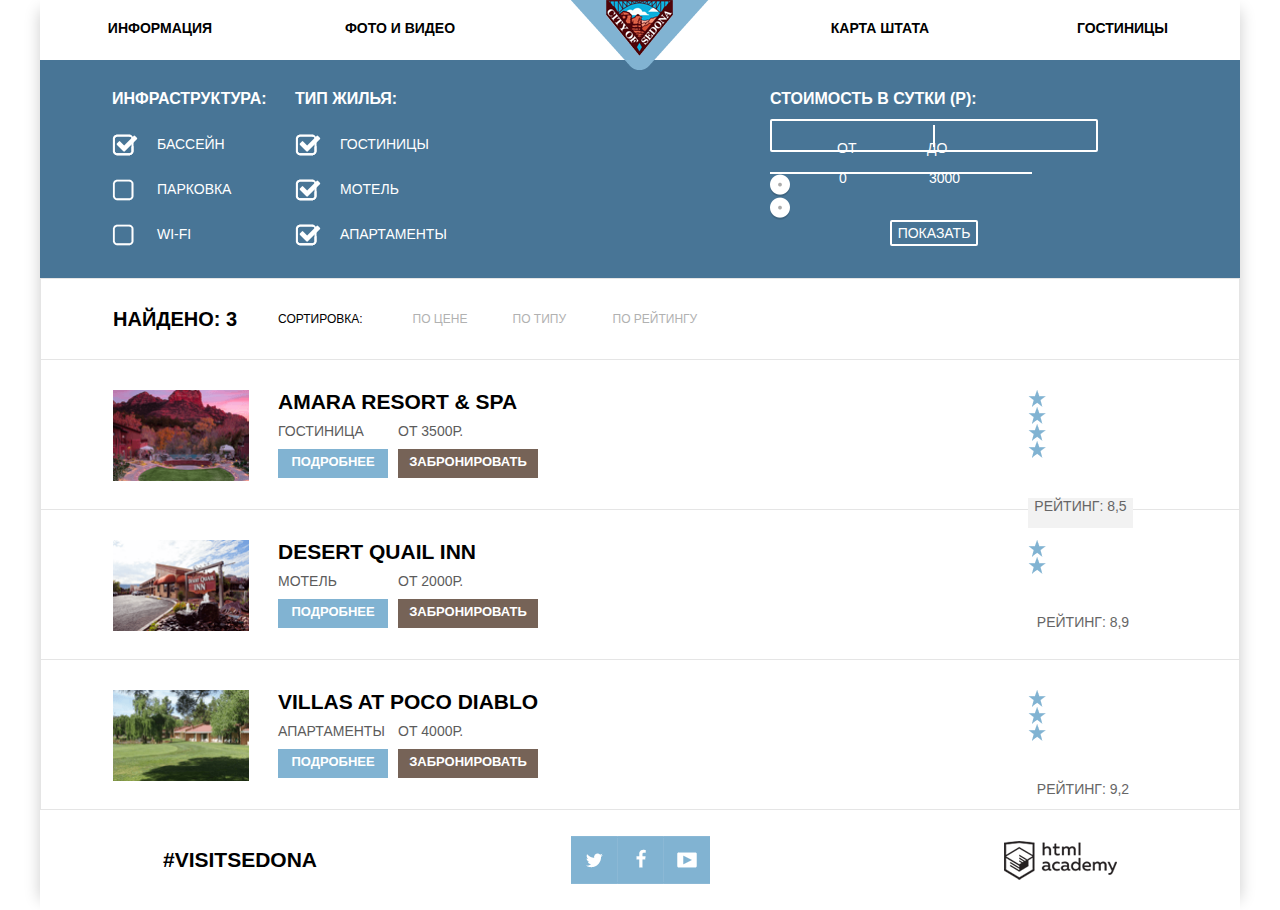
==== hotels.html @ b97ae919 "формы..." ====
<!DOCTYPE html>
<html>
	<head>
			<meta charset="utf-8">
	    <title>Седона</title>
	    <link rel="stylesheet" href="css/normalize.css">
			<link rel="stylesheet" href="css/style.css">
	</head>
	<body>
	  <wrapper>
	    <header class="main-header">
        <nav class="main-nav ">
          <ul class="menu">
            <li><a href="#">Информация</a></li>
            <li><a href="#">Фото и видео</a></li>
            <li><a href="#">Карта штата</a></li>
            <li><a class="menu-active" href="hotels.html">Гостиницы</a></li>
          </ul>
        </nav>
        <div class="logo">
        	<a href="index.html"><img src="img/logo.png" width="138" height="70" alt="Логотип"></a>
      	</div>
	    </header>
	    <main class="content">
		    <section class="set">
					<form class="form-filter" action="#">
						<div class="infra">
				    	<h2>Инфраструктура:</h2>
				    	<div class="set-form">
				    		<input type="checkbox" id="ch1"name="pool" checked>
				    		<label for="ch1">Бассейн</label>
				    	</div>
				    	<div class="set-form">
				    		<input type="checkbox" id="ch2" name="parcking">
				    		<label for="ch2">Парковка</label>
				    	</div>
				    	<div class="set-form">
				    		<input type="checkbox" id="ch3" name="wi-fi">
				    		<label for="ch3">WI-FI</label>
				    	</div>
				    </div>
				    <div class="home-type">
				    	<h2>Тип жилья:</h2>
				    	<div class="set-form">
				    		<input type="checkbox" id="ch4" name="hostel" checked>
				    		<label for="ch4">Гостиницы</label>
				    	</div>
				    	<div class="set-form">
				    		<input type="checkbox" id="ch5" name="motel" checked>
				    		<label for="ch5">Мотель</label>
				    	</div>
				    	<div class="set-form">
				    		<input type="checkbox" id="ch6" name="appartment" checked>
				    		<label for="ch6">Апартаменты</label>
				    	</div>
				    </div>
				    <div class="set-cost">
				    	<h2>Стоимость в сутки (р):</h2>
      				<div class="cost">
	      				<label class="min">от <input type="text" name="min" value="0"></label>
	        			<label class="max">до <input type="text" name="max" value="3000"></label>
      				</div>
      				<div class="cost-change">
      					<div class="change ">
          				<div class="line"></div>
        				</div>
        				<div class="sprite sprite-circle1 sprite-circle2"></div>
        				<div class=" sprite sprite-circle1 sprite-circle2"></div>
      				</div>
      				<button class="set-btn" type="submit">Показать</button>
    				</div>
					</form>
		    </section>
		    <section class="sorting">
		    	<div class="sorting-find">
		    		<h4>Найдено: 3</h4>
		    	</div>
					<div class="sorting-item">
			    	<span>Сортировка:</span>
			    	<ul>
				    	<li><a href="#">По цене</a></li>
							<li><a href="#">По типу</a></li>
							<li><a href="#">По рейтингу</a></li>
		    		</ul>
		    	</div>
		    	<div class="sorting-change">
		    		<span  class="sprite sprite-icon-indicator1"></span>
		    		<span  class="sprite sprite-icon-indicator2"></span>
		    	</div>
		    </section>
			  <section class="hotel">
			    <article class="catalog-hotel">
			    	<div class="catalog-image">
			    		<img src="img/hotel1.jpg" width="136" height="90" alt="Гостиница">
			    	</div>
			    	<div class="catalog">
			    		<h1><a href="#" class="name">Amara resort &amp spa</a></h1>
			    		<div class="catalog-item-hotel">
			    			<span>Гостиница</span>
					    		<a href="#">Подробнее</a>
							</div>
							<div class="catalog-item-cost">
								<span>от 3500р.</span>
								<a href="#">Забронировать</a>
							</div>
						</div>
						<div class="rating">
							<div class="raiting-sprite">
								<span class="sprite sprite-icon-star"></span>
								<span class="sprite sprite-icon-star"></span>
								<span class="sprite sprite-icon-star"></span>
								<span class="sprite sprite-icon-star"></span>
							</div>
							<div class="rating-text">Рейтинг: 8,5</div>
						</div>
			    </article>
			    <article class="catalog-hotel">	
			    	<div class="catalog-image">
			    		<img src="img/hotel2.jpg" width="136" height="90" alt="Мотель">
			    	</div>
			    	<div class="catalog">
			    		<h1><a href="#" class="name">Desert quail inn</a></h1>
					   	<div class="catalog-item-hotel">	
					    	<span>Мотель</span>
					    	<a href="#">Подробнее</a>
							</div>
							<div class="catalog-item-cost">
								<span>от 2000р.</span>
								<a href="#">Забронировать</a>
					    	</form>
							</div>
						</div>
						<div class="rating">
							<div class="raiting-sprite">
								<span class="sprite sprite-icon-star"></span>
								<span class="sprite sprite-icon-star"></span>
							</div>
							<span>Рейтинг: 8,9</span>
						</div>
			    </article>
			    <article class="catalog-hotel">	
			    	<div class="catalog-image">
			    		<img src="img/hotel3.jpg" width="136" height="90" alt="Апартаменты">
			    	</div>
			    	<div class="catalog">
			    		<h1><a href="#" class="name">Villas at poco diablo</a></h1>
			    		<div class="catalog-item-hotel">
					    	<span>Апартаменты</span>
					    	<a href="#">Подробнее</a>
							</div>
							<div class="catalog-item-cost">
								<span>от 4000р.</span>
								<a href="#">Забронировать</a>
							</div>
						</div>	
						<div class="rating">
							<div class="raiting-sprite">
								<span class="sprite sprite-icon-star"></span>
								<span class="sprite sprite-icon-star"></span>
								<span class="sprite sprite-icon-star"></span>
							</div>
							<span>Рейтинг: 9,2</span>
						</div>
			    </article>
			  </section>
			</main>
	  	<footer class="main-footer">
  			<div class="footer-visit">
  				<a href="https://www.instagram.com/explore/tags/visitsedona/" target="blank">#visitsedona</a>
  			</div>
  			<div class="footer-social">
         	<a class="sprite sprite-sprite-tw sprite-sprite-tw-down sprite-sprite-tw-hvr" href="https://twitter.com/sedonaaz" target="blank">twitter</a>
       		<a class="sprite sprite-sprite-fb sprite-sprite-fb-down sprite-sprite-fb-hvr" href="https://www.facebook.com/VisitSedona/" target="blank">facebook</a>
       		<a class="sprite sprite-sprite-yt sprite-sprite-yt-down sprite-sprite-yt-hvr" href="https://www.youtube.com/watch?v=aFddiHCWtM0" target="blank">youtube</a>
      	</div>
        <div class="footer-copyright">
        	<a href="https://htmlacademy.ru" target="blank">WEBSITE BY </a>
          <span class="sprite sprite-ha sprite-ha-down sprite-ha-hvr" >HTML ACADEMY</span>
        </div>
	    </footer>
	  </wrapper>
	</body>
</html>
---- css/style.css ----
*{
	-webkit-box-sizing: border-box;
			-moz-box-sizing: border-box;
						box-sizing: border-box;
}
@font-face {
	font-family: "PT Sans";
	src: url("../fonts/PT_Sans-Web-Regular.ttf") format("ttf"),
	url("../fonts/PT_Sans-Web-Bold.ttf") format("ttf");
}
a {
	text-decoration: none;
}
img {
	max-width:100%;
	height:auto;
}
h2 {
	color: #000000;

	font-size: 16px;
	font-weight: bold;
	line-height: 21px;
}
h3 {
	color: #000000;

	font-size: 21px;
	font-weight: bold;
	line-height: 26px;
}
li {
	margin-left: 0;
	padding-left: 0;
	list-style-type: none;
}
body {
	width: 100%;
	font-family: "PT Sans", sans-serif;
	padding: 0 35px;
}
header{
	position: relative;
}
.sprite {
	background-image: url(../img/icon/sprite.png);
	background-repeat: no-repeat;
	display: block;
}
.sprite-check1 {
	width: 22px;
	height: 22px;
	background-position: -7px -7px;
}
.sprite-check1-dis {
	width: 22px;
	height: 22px;
	background-position: -43px -7px;
}
.sprite-check2 {
	width: 26px;
	height: 22px;
	background-position: -79px -7px;
}
.sprite-check2-dis {
	width: 26px;
	height: 22px;
	background-position: -119px -7px;
}
.sprite-circle1 {
	width: 20px;
	height: 23px;
	background-position: -159px -7px;
}
.sprite-circle2 {
	width: 20px;
	height: 23px;
	background-position: -193px -7px;
}
.sprite-circuit {
	width: 224px;
	height: 36px;
	background-position: -7px -44px;
}
.sprite-ha {
	width: 113px;
	height: 39px;
	background-position: -7px -94px;
}
.sprite-ha-down {
	width: 113px;
	height: 39px;
	background-position: -134px -94px;
}
.sprite-ha-hvr {
	width: 113px;
	height: 39px;
	background-position: -7px -147px;
}
.sprite-icon-burger {
	width: 74px;
	height: 70px;
	background-position: -245px -7px;
}
.sprite-icon-calendar {
	width: 21px;
	height: 22px;
	background-position: -261px -91px;
}
.sprite-icon-calendar-down {
	width: 21px;
	height: 22px;
	background-position: -296px -91px;
}
.sprite-icon-calendar-hvr {
	width: 21px;
	height: 22px;
	background-position: -261px -127px;
}
.sprite-icon-gift {
	width: 64px;
	height: 76px;
	background-position: -134px -147px;
}
.sprite-icon-house {
	width: 75px;
	height: 72px;
	background-position: -212px -163px;
}
.sprite-icon-indicator1down {
	width: 11px;
	height: 10px;
	background-position: -296px -127px;
}
.sprite-icon-indicator1gr {
	width: 11px;
	height: 10px;
	background-position: -301px -151px;
}
.sprite-icon-indicator1hvr {
	width: 11px;
	height: 10px;
	background-position: -301px -175px;
}
.sprite-icon-indicator2down {
	width: 11px;
	height: 10px;
	background-position: -301px -199px;
}
.sprite-icon-indicator2gr {
	width: 11px;
	height: 10px;
	background-position: -7px -223px;
}
.sprite-icon-indicator2hvr {
	width: 11px;
	height: 10px;
	background-position: -32px -223px;
}
.sprite-icon-star {
	width: 18px;
	height: 17px;
	background-position: -57px -223px;
}
.sprite-minus {
	width: 12px;
	height: 3px;
	background-position: -89px -223px;
}
.sprite-minus-down {
	width: 12px;
	height: 3px;
	background-position: -301px -223px;
}
.sprite-minus-hvr {
	width: 12px;
	height: 3px;
	background-position: -89px -240px;
}
.sprite-plus {
	width: 11px;
	height: 11px;
	background-position: -115px -240px;
}
.sprite-plus-down {
	width: 11px;
	height: 11px;
	background-position: -140px -240px;
}
.sprite-plus-hvr {
	width: 11px;
	height: 11px;
	background-position: -165px -240px;
}
.sprite-sprite-fb {
	width: 47px;
	height: 48px;
	background-position: -190px -249px;
}
.sprite-sprite-fb-down {
	width: 47px;
	height: 48px;
	background-position: -251px -249px;
}
.sprite-sprite-fb-hvr {
	width: 47px;
	height: 48px;
	background-position: -333px -7px;
}
.sprite-sprite-tw {
	width: 46px;
	height: 48px;
	background-position: -333px -69px;
}
.sprite-sprite-tw-down {
	width: 46px;
	height: 48px;
	background-position: -326px -131px;
}
.sprite-sprite-tw-hvr {
	width: 46px;
	height: 48px;
	background-position: -327px -193px;
}
.sprite-sprite-yt {
	width: 46px;
	height: 48px;
	background-position: -7px -255px;
}
.sprite-sprite-yt-down {
	width: 46px;
	height: 48px;
	background-position: -312px -255px;
}
.sprite-sprite-yt-hvr {
	width: 46px;
	height: 48px;
	background-position: -7px -317px;
}
wrapper {
	display: block;
	width: 1200px;
	margin: 0 auto;
	align-items: center;
	box-shadow:
		10px 0 15px -10px rgba(0, 0, 0, 0.2),
		-10px 0 15px -10px rgba(0, 0, 0, 0.2);
}
.main-nav{
	width: 1200px;
	height: 60px;
	background-color: #fff;
}
.main-nav ul{
	display: flex;
	font-size: 14px;
	line-height: 30px;
	justify-content: flex-start;
	text-transform: uppercase;
	font-weight: bold;
	text-align: center;
	list-style-type: none;
	margin-top: 0;
}
.menu {
	display: flex;
	flex-direction: row;
	margin: 0;
	padding: 0;
	text-align: center;
	background-color: #ffffff;
}
.menu li {
	box-sizing: border-box;
	width: 240px;
	padding-top: 15px;
	padding-bottom: 15px;
	font-size: 14px;
	font-weight: bold;
	line-height: 26px;
}
.menu li:nth-child(4n) {
	padding-right: 72px;
	text-align: right;
}
.menu li:nth-child(2){
	margin-right:240px;
}
.menu li:nth-child(6){
	margin-right:240px;
}
.menu li:nth-child(10){
	margin-right:240px;
}
.menu a {
	color: #000000;
}
.menu a:hover {
	color: #81b3d2;
}
.menu a:active {
	opacity: 0.3;
	color: #000000;
}
.menu-active a {
	color: #766357;
}
.menu-active a:hover {
	color: #604e43;
}
.menu-active a:active {
	opacity: 0.3;
	color: #766357;
}
.logo{
	position: absolute;
	top: 0;
	left: 50%;
	transform: translateX(-50%);
	margin: 0 auto;
	line-height: 0;
	font-size: 0;
}
.background{
	background-image: url(../img/background.jpg);
	width: 1200px;
	height: 510px;
}
.on-background{
	display: flex;
	align-items: center;
	justify-content: center;
	padding-top: 75px;
	margin-bottom: 28px;
}
.after-background{
	display: flex;
	align-items: flex-end;
	justify-content: flex-end;
}
.review{
	display: flex;
	flex-direction: column;
	text-align: center;
	width: 550px;
	min-height: 100px;
	margin: 20px auto;
	padding: 20px;
	text-transform: uppercase;
	line-height: 1.5;
}
.review h2{
	font-size: 21px;
	line-height: 26px;
}
.review p{
	color: #333333;
	font-size: 14px;
	line-height: 26px;
}
.features{
	display: flex;
	align-items: flex-start;
}
.features-item{
	display: flex;
	text-align: center;
	align-items: center;
	flex-direction: column;
	width: 400px;
	min-height: 256px;
	background-color: #81b3d2;
	padding-top: 32px;
	text-transform: uppercase;
	line-height: 21px;
}
.features-item span{
	color: #fff;
	font-size: 14px;
	padding: 8px;
}
.features-item p{
	color: #fff;
	font-size: 14px;
}
.features-blue h2{
	color: #fff;
	font-size: 21px;
	line-height: 21px;
}
.features-gray{
	background-color: #eee;
}
.features-gray h2{
	font-size: 21px;
	font-weight: bold;
	line-height: 21px;
	color: #000;
}
.features-gray span{
	color: #333333;
}
.features-gray p{
	color: #333333;
}
.features-image{
	display: flex;
	width: 800px;
}
.promo{
	display: flex;
	align-items: flex-start;
	height: 330px;
}
.promo-item{
	display: flex;
	justify-content: center;
	align-items: center;
	text-align: center;
	width: 400px;
	flex-direction: column;
	padding: 20px 20px;
	text-transform: uppercase;
	margin-top: 40px;
	line-height: 1.5;
	font-weight: bold;
}
.promo-item h2{
	font-size: 21px;
	line-height: 1;
	padding-top: 15px; 
}
.promo-item p{
	font-weight: normal;
	font-size: 14px;
	color: #333333;
	margin-top: 5px;
}
.sprite-icon-burger {
	width: 74px;
	height: 70px;
	background-position: -245px -7px;
}
.sprite-icon-gift {
	width: 64px;
	height: 76px;
	background-position: -134px -147px;
}
.sprite-icon-house {
	width: 75px;
	height: 72px;
	background-position: -212px -163px;
}
.choose-hotel{
	display: flex;
	justify-content: space-around;
	align-items: center;
	text-align: center;
	flex-direction: column;
	text-transform: uppercase;
	text-align: center;
	width: 568px;
	margin: auto;
}
.choose-hotel a{
	display: flex;
	text-align: center;
	align-items: center;
	justify-content: center;
	width: 568px;
	height: 85px;
	margin: 30px auto;
	background-color: #766357;
	color: #ffffff;
	font-size: 21px;
	font-weight: bold;
	line-height: 26px;
	text-transform: uppercase;
}
.choose-hotel h3{
	font-size: 30px;
	font-weight: bold;
	line-height: 24px;
	margin-bottom: 0px;
	padding-top: 27px;
	padding-bottom: 15px;
}
.choose-hotel p{
	padding-bottom: 33px;
	line-height: 24px;
	font-size: 14px;
	color: #333333;
	line-height: 24px;
}
/* Переделывать форму полностью
.form{
	margin: 55px;
}
.form-label{
	display: flex;
	width: 115px;
	font-size: 14px;
	line-height: 41px;
	align-items: center;
	justify-content: center;
}
.form-input{
	display: flex;
	align-items: center;
	justify-content: center;	
}
*/

.main-footer{
	display: flex;
	justify-content: flex-start;
	align-items: center;
	height: 100px;
	text-align: center;
	text-transform: uppercase;
}
.map{
	position: relative;
	height: 593px;
	width: 100%;
}
.footer-visit{
	display: flex;
	justify-content: center;
	align-items: center;
	margin: 0 auto;
	width: 400px;
}
.footer-social{
	display: flex;
	justify-content: center;
	align-items: center;
	width: 400px;
	margin: 0 auto;
	font-size: 0;
}
.footer-copyright{
	display: flex;
	justify-content: center;
	align-items: center;
	margin: 0 auto;
	width: 400px;
	font-size: 0;
}
.footer-copyright a{
	padding-right: 40px;
}
.footer-visit a{
	color: #000;
	font-weight: bold;
	font-size: 21px;
}
.footer-copyright a{
	color: #000;
}
.sprite-ha {
	width: 113px;
	height: 39px;
	background-position: -7px -94px;
}
.sprite-ha-down:active {
	width: 113px;
	height: 39px;
	background-position: -134px -94px;
}
.sprite-ha-hvr:hover {
	width: 113px;
	height: 39px;
	background-position: -7px -147px;
}
.sprite-sprite-fb {
	width: 47px;
	height: 48px;
	background-position: -190px -249px;
}
.sprite-sprite-fb-down:active {
	width: 47px;
	height: 48px;
	background-position: -251px -249px;
}
.sprite-sprite-fb-hvr:hover {
	width: 47px;
	height: 48px;
	background-position: -333px -7px;
}
.sprite-sprite-tw {
	width: 46px;
	height: 48px;
	background-position: -333px -69px;
}
.sprite-sprite-tw-down:active {
	width: 46px;
	height: 48px;
	background-position: -326px -131px;
}
.sprite-sprite-tw-hvr:hover {
	width: 46px;
	height: 48px;
	background-position: -327px -193px;
}
.sprite-sprite-yt {
	width: 46px;
	height: 48px;
	background-position: -7px -255px;
}
.sprite-sprite-yt-down:active {
	width: 46px;
	height: 48px;
	background-position: -312px -255px;
}
.sprite-sprite-yt-hvr:hover {
	width: 46px;
	height: 48px;
	background-position: -7px -317px;
}
.form-filter {
	display: flex;
	color: #ffffff;
	background-color: #487596;
	background-image: url(../img/background2.jpg);
	padding-top: 15px;
	padding-bottom: 9px;
}
.form-filter h2 {
	font-size: 16px;
	font-weight: bold;
	line-height: 21px;
	text-transform: uppercase;
	color: #ffffff;
	margin-bottom: 25px;
}
.infra {
	display: flex;
	color: #ffffff;
	flex-direction: column;
	text-transform: uppercase;
	padding-left: 72px;
	width: 255px;
	font-size: 14px;
	line-height: 21px;
}
.set-form {
	display: flex;
	align-self: baseline;
}
.home-type {
	display: flex;
	flex-direction: column;
	width: 475px;
	text-transform: uppercase;
	font-size: 14px;
	line-height: 21px;
}
input[type="checkbox"]{
	display: none;
}
input[type="checkbox"]+label{
	display: block;
	margin-bottom: 25px;
	line-height: 20px;
	padding-left: 45px;
	position: relative;
	cursor: pointer;
}
input[type="checkbox"]+label::before{
	content: "";
	background-image: url(../img/icon/sprite.png);
  background-repeat: no-repeat;
  width: 22px;
	height: 22px;
	background-position: -7px -7px;
	position: absolute;
	top: 0;
	left: 0;
}
input[type="checkbox"]:checked+label::after{
	content: "";
	background-image: url(../img/icon/sprite.png);
  background-repeat: no-repeat;
  width: 26px;
	height: 22px;
	background-position: -79px -7px;
	position: absolute;
	top: 0;
	left: 0;
}
input[type="checkbox"]:disabled + label:before {
	content: "";
	background-image: url(../img/icon/sprite.png);
  background-repeat: no-repeat;
	width: 22px;
	height: 22px;
	background-position: -43px -7px;
	position: absolute;
	top: 0;
	left: 0;
}
input[type="checkbox"]:disabled:checked + label:after {
	content: "";
	background-image: url(../img/icon/sprite.png);
  background-repeat: no-repeat;
	width: 26px;
	height: 22px;
	background-position: -119px -7px;
	position: absolute;
	top: 0;
	left: 0;
}
.set-cost {
  width: 328px;
  text-transform: uppercase;
  color: #ffffff;
}
.set-cost h2{
  font-size: 16px;
  line-height: 21px;
  margin-bottom: 10px;
}
.cost{
	width: 328px;
	padding-top: 12px;
	color: #ffffff;
  text-transform: uppercase;
}
.cost {
  position: relative;
  height: 33px;
  margin-bottom: 20px;
  border: 2px solid #ffffff;
  border-radius: 2px;
	font-size: 0; 
}
.cost::after {
	content: "";
  position: absolute;
	top: 50%;
  left: 50%;
  width: 2px;
  height: 22px;
  transform: translate(-50%, -50%);
  background: #ffffff;
}
.cost label {
  display: inline-block;
  vertical-align: top;
  font-size: 14px;
  line-height: 30px;
  cursor: pointer;
}
.cost .min,
.cost .max {
  width: 90px;
  padding-left: 65px;
}
.cost input {
  width: 50px;
  height: 33px;
  margin: 0;
  padding-bottom: 15px;
  color: #ffffff;
  border: none;
  outline: none;
  background: none;
}
.cost .change-line {
  height: 2px;
  background: rgba(255, 255, 255, 0.4);
}
.line {
  width: 80%;
  height: 2px;
  background: #ffffff;
}
.sprite-circle1 {
	width: 20px;
	height: 23px;
	background-position: -159px -7px;
	left: 0;
}
.sprite-circle2:hover {
	width: 20px;
	height: 23px;
	background-position: -193px -7px;
	left: 75%;
}
.set-btn {
  display: block;
  margin: 0 auto;
  text-align: center;
  cursor: pointer;
  text-transform: uppercase;
  color: #ffffff;
  font-size: 14px;
  line-height: 20px;
  border: 2px solid #ffffff;
  border-radius: 2px;
  outline: none;
  background: transparent;
}
.set-btn:hover {
  color: #000000;
  background: #ffffff;
}
.sorting{
	display: flex;
	justify-content: flex-start;
	align-items: center;
	text-transform: uppercase;
	font-weight: bold;
	height: 82px;
	border: 1px #e5e5e5 solid;
}
.sorting-find{
	display: flex;
	justify-content: flex-start;
	align-items: center;
	width: 165px;
	margin-left: 72px;
	text-align: center;
	font-size: 20px;
	font-weight: bold;
}
.sorting-item{
	display: flex;
	justify-content: flex-start;
	align-items: center;
	width: 781px;
	text-align: center;
	font-size: 12px;
	font-weight: normal;
}
.sorting-item a:hover{
	color: #81b3d2;
}
.sorting-item a:active{
	color: #000000;
}
.sorting-item span{
	padding-right: 10px;
}
.sorting-item ul{
	display: flex;
	justify-content: flex-start;
	align-items: center;
	width: 650px;
}
.sorting-item li{
	display: flex;
	justify-content: flex-start;
	align-items: center;
	text-align: center;
	width: 100px;
	text-align: center;
}
.sorting-item ul a{
	font-size: 12px;
	color: #b1b1b1;
}
.sorting-change{
	width: 110px;
}
.sorting-change span:first-child{
	padding-right: 20px;
}
.sprite-icon-indicator1 {
  width: 11px;
  height: 10px;
  background-position: -1072px -5px;
}
.sprite-icon-indicator2 {
  width: 11px;
  height: 10px;
  background-position: -1093px -5px;
}
.hotel{
	height: 450px;
}
.catalog-hotel{
	display: flex;
	justify-content: flex-start;
	align-items: flex-start;
	flex-wrap: wrap;
	width: 1200px;
	height: 150px;
	padding: 30px 72px;
	border: 1px #e5e5e5 solid;
	border-top: #fff;
}
.catalog-image{
	width: 165px;
	height: 90px;
}
.catalog{
	display: flex;
	justify-content: flex-start;
	flex-wrap: wrap;
	width: 750px;
	height: 90px;
	text-transform: uppercase;
	font-size: 14px;
}
.catalog h1{
	height: 25px;
	width: 100%;
	margin: 0;
	color: #000;
	font-size: 21px;
}
.catalog h1 a{
	color: #000;
	text-align: top;
}
.catalog h1 a:hover{
	color: #81b3d2;
}
.catalog h1 a:active{
	color: #b2b2b2;
}
.rating{
	width: 110px;
	height: 90px;
	text-transform: uppercase;
	font-size: 14px;
	text-align: center;
	color: #666666;
}
.rating-text{
	background: #f2f2f2;
	width: 105px;
	height: 30px
} 
.raiting-sprite{
	margin-bottom: 40px;
}
.sprite-icon-star::before {
	width: 18px;
	height: 17px;
	background-position: -1114px -5px;
}
.catalog-item-hotel{
	display: flex;
	justify-content: flex-start;
	flex-direction: column;
	height: 55px;
	margin-top: 5px;
	color: #5c5c5c;
}
.catalog-item-hotel a{
	text-align: center;
	margin-top: 10px;
	margin-right: 10px;
	width: 110px;
	height: 35px;
	background: #81b3d2;
	color: #fff;
	font-weight: bold;
	font-size: 13px;
	padding-top: 5px;
}
.catalog-item-hotel a:hover{
	background: #669ec0;
}
.catalog-item-hotel a:active{
	color: #88b6d1;
	background: #5496bd;
}
.catalog-item-cost{
	display: flex;
	justify-content: flex-start;
	flex-direction: column;
	height: 55px;
	margin-top: 5px;
	color: #5c5c5c;
}
.catalog-item-cost a{
	text-align: center;
	margin-top: 10px;
	width: 140px;
	height: 35px;
	background: #766357;
	color: #fff;
	padding-top: 5px;
	font-weight: bold;
	font-size: 13px;
}
.catalog-item-cost a:hover{
	background: #604e43;
}

.catalog-item-cost a:active{
	color: #857871;
	background: #503e33;
}
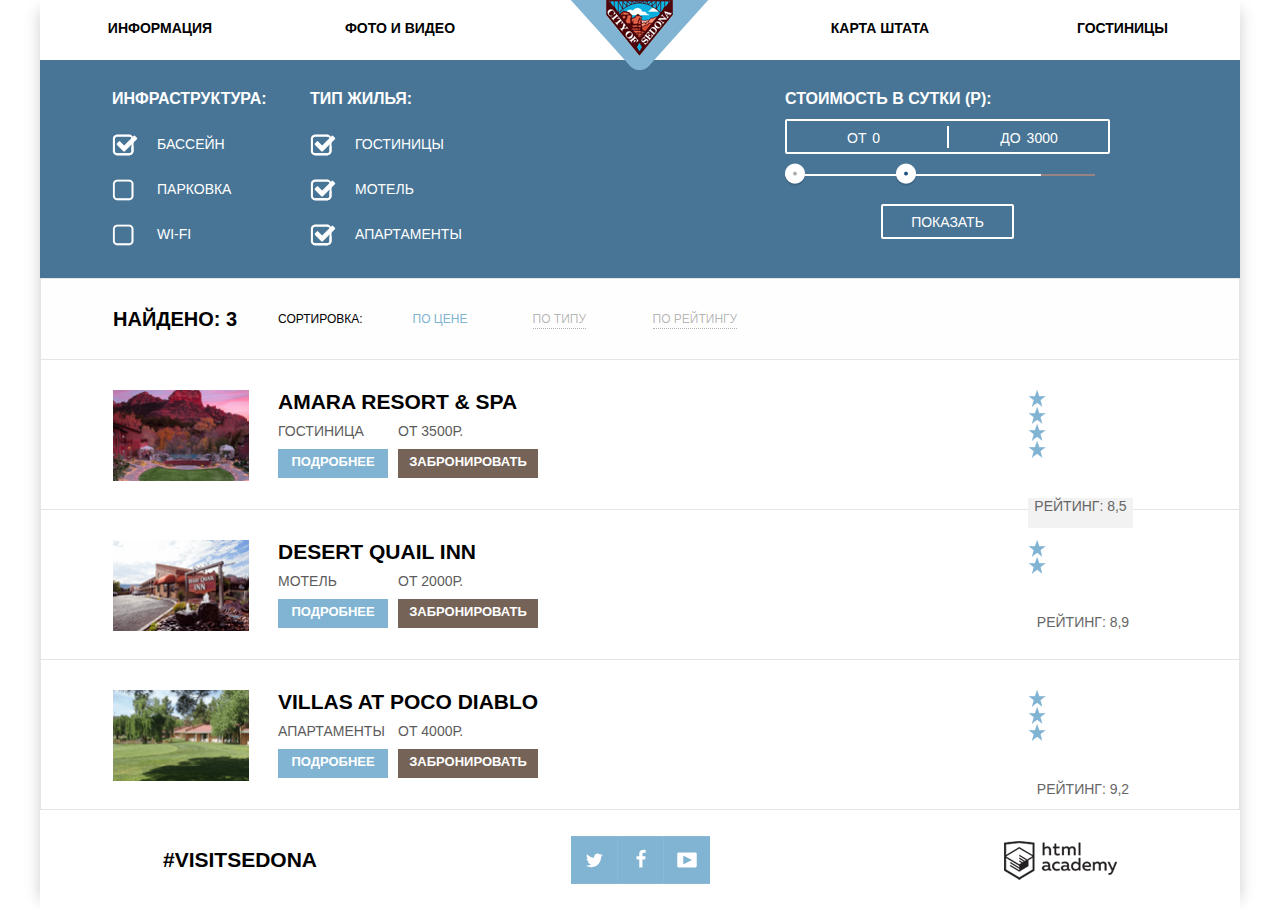
==== commit 1f7576a6: "Форма на 2 странице" ====
--- a/hotels.html
+++ b/hotels.html
@@ -61,11 +61,12 @@
 	        			<label class="max">до <input type="text" name="max" value="3000"></label>
       				</div>
       				<div class="cost-change">
-      					<div class="change ">
+      					<div class="change-line">
           				<div class="line"></div>
+          				<div class="progress"></div>
         				</div>
-        				<div class="sprite sprite-circle1 sprite-circle2"></div>
-        				<div class=" sprite sprite-circle1 sprite-circle2"></div>
+        				<div class="sprite sprite-circle1"></div>
+        				<div class="sprite sprite-circle2"></div>
       				</div>
       				<button class="set-btn" type="submit">Показать</button>
     				</div>
@@ -78,7 +79,7 @@
 					<div class="sorting-item">
 			    	<span>Сортировка:</span>
 			    	<ul>
-				    	<li><a href="#">По цене</a></li>
+				    	<li><a href="#" class="active">По цене</a></li>
 							<li><a href="#">По типу</a></li>
 							<li><a href="#">По рейтингу</a></li>
 		    		</ul>
--- a/css/style.css
+++ b/css/style.css
@@ -4,9 +4,10 @@
 						box-sizing: border-box;
 }
 @font-face {
-	font-family: "PT Sans";
-	src: url("../fonts/PT_Sans-Web-Regular.ttf") format("ttf"),
-	url("../fonts/PT_Sans-Web-Bold.ttf") format("ttf");
+    font-family: "PTSansRegular";
+    src:url("../fonts/PTSansRegular.woff") format("woff"),
+    font-style: normal;
+    font-weight: normal;
 }
 a {
 	text-decoration: none;
@@ -36,7 +37,7 @@
 }
 body {
 	width: 100%;
-	font-family: "PT Sans", sans-serif;
+	font-family: "PT Sans", "Arial" sans-serif;
 	padding: 0 35px;
 }
 header{
@@ -640,7 +641,7 @@
 	flex-direction: column;
 	text-transform: uppercase;
 	padding-left: 72px;
-	width: 255px;
+	width: 270px;
 	font-size: 14px;
 	line-height: 21px;
 }
@@ -712,7 +713,7 @@
 	left: 0;
 }
 .set-cost {
-  width: 328px;
+  width: 325px;
   text-transform: uppercase;
   color: #ffffff;
 }
@@ -722,14 +723,13 @@
   margin-bottom: 10px;
 }
 .cost{
-	width: 328px;
-	padding-top: 12px;
+	width: 325px;
 	color: #ffffff;
   text-transform: uppercase;
 }
 .cost {
   position: relative;
-  height: 33px;
+  height: 35px;
   margin-bottom: 20px;
   border: 2px solid #ffffff;
   border-radius: 2px;
@@ -746,47 +746,61 @@
   background: #ffffff;
 }
 .cost label {
-  display: inline-block;
-  vertical-align: top;
+  display: inline;
   font-size: 14px;
   line-height: 30px;
+  padding-right: 20px;
   cursor: pointer;
 }
 .cost .min,
 .cost .max {
-  width: 90px;
-  padding-left: 65px;
+  width: 100px;
+  padding-left: 60px;
 }
 .cost input {
   width: 50px;
+  color: #ffffff;
   height: 33px;
-  margin: 0;
-  padding-bottom: 15px;
-  color: #ffffff;
   border: none;
   outline: none;
   background: none;
 }
-.cost .change-line {
+.cost-change{
+	margin-bottom: 50px;
+}
+.line {
+  position: absolute;
+  display: inline-block;
+  width: 310px;
   height: 2px;
-  background: rgba(255, 255, 255, 0.4);
-}
-.line {
-  width: 80%;
+  background-color: #978481;
+  z-index: 1;
+}
+.progress {
+  position: absolute;
+  display: inline-block;
+  background-color: #ffffff;
+  width: 256px;
   height: 2px;
-  background: #ffffff;
+  z-index: 2;
 }
 .sprite-circle1 {
 	width: 20px;
 	height: 23px;
 	background-position: -159px -7px;
-	left: 0;
-}
-.sprite-circle2:hover {
+	position: absolute;
+  margin-top: -11px;
+  margin-left: 0px;
+  z-index: 3;
+}
+.sprite-circle2 {
 	width: 20px;
 	height: 23px;
 	background-position: -193px -7px;
-	left: 75%;
+	position: absolute;
+	left: 70%;
+  margin-top: -11px;
+  z-index: 3;
 }
 .set-btn {
   display: block;
@@ -799,7 +813,8 @@
   line-height: 20px;
   border: 2px solid #ffffff;
   border-radius: 2px;
-  outline: none;
+  width: 133px;
+  height: 35px;
   background: transparent;
 }
 .set-btn:hover {
@@ -812,6 +827,7 @@
 	align-items: center;
 	text-transform: uppercase;
 	font-weight: bold;
+	background-color: #fefefe;
 	height: 82px;
 	border: 1px #e5e5e5 solid;
 }
@@ -832,7 +848,12 @@
 	width: 781px;
 	text-align: center;
 	font-size: 12px;
+	line-height: 18px;
 	font-weight: normal;
+}
+.sorting-item .active{
+	color: #81b3d2;
+	border-bottom: 0; 
 }
 .sorting-item a:hover{
 	color: #81b3d2;
@@ -854,12 +875,15 @@
 	justify-content: flex-start;
 	align-items: center;
 	text-align: center;
-	width: 100px;
+	width: 120px;
 	text-align: center;
 }
 .sorting-item ul a{
+	margin-right: 30px;
+	color: rgba(0,0,0,0.3);
+	border-bottom: 1px dotted rgba(0,0,0,0.3);
 	font-size: 12px;
-	color: #b1b1b1;
+	line-height: 18px;
 }
 .sorting-change{
 	width: 110px;
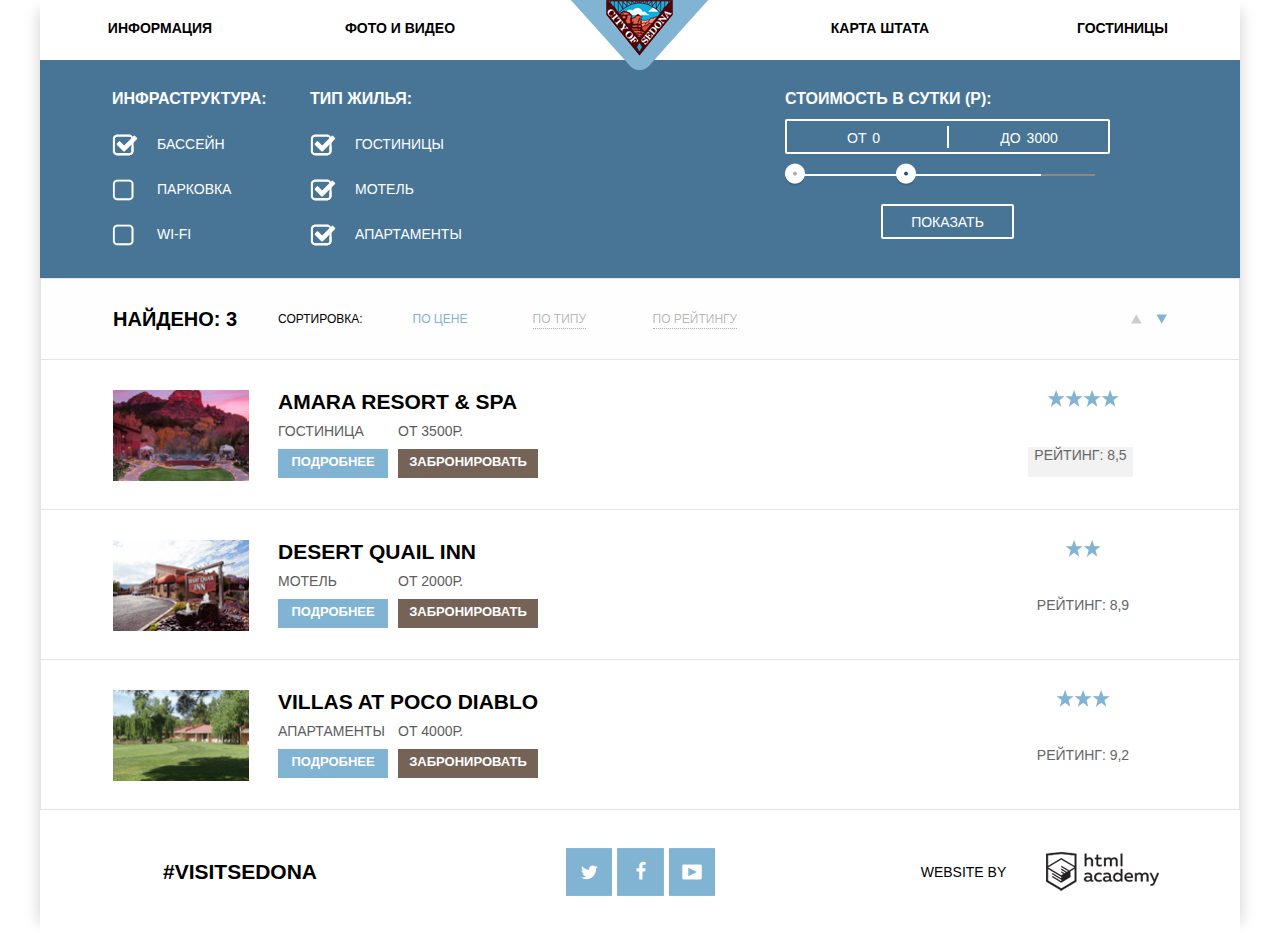
==== commit 6b1192ee: "Форма на 2 странице (исправления)" ====
--- a/hotels.html
+++ b/hotels.html
@@ -14,7 +14,7 @@
             <li><a href="#">Информация</a></li>
             <li><a href="#">Фото и видео</a></li>
             <li><a href="#">Карта штата</a></li>
-            <li><a class="menu-active" href="hotels.html">Гостиницы</a></li>
+            <li class="menu-active" ><a href="hotels.html">Гостиницы</a></li>
           </ul>
         </nav>
         <div class="logo">
@@ -85,8 +85,8 @@
 		    		</ul>
 		    	</div>
 		    	<div class="sorting-change">
-		    		<span  class="sprite sprite-icon-indicator1"></span>
-		    		<span  class="sprite sprite-icon-indicator2"></span>
+		    		<div  class="sprite sprite-icon-indicator1gr sprite-icon-indicator1hvr sprite-icon-indicator1down"></div>
+		    		<div  class="sprite sprite-icon-indicator2down"></div>
 		    	</div>
 		    </section>
 			  <section class="hotel">
--- a/css/style.css
+++ b/css/style.css
@@ -303,14 +303,13 @@
 	opacity: 0.3;
 	color: #000000;
 }
-.menu-active a {
+.menu-active{
 	color: #766357;
 }
-.menu-active a:hover {
+.menu-active:hover {
 	color: #604e43;
 }
-.menu-active a:active {
-	opacity: 0.3;
+.menu-active:active {
 	color: #766357;
 }
 .logo{
@@ -511,20 +510,19 @@
 	justify-content: center;	
 }
 */
-
-.main-footer{
-	display: flex;
-	justify-content: flex-start;
-	align-items: center;
-	height: 100px;
-	text-align: center;
-	text-transform: uppercase;
-}
 .map{
 	position: relative;
 	height: 593px;
 	width: 100%;
 }
+.main-footer{
+	display: flex;
+	justify-content: center;
+	align-items: center;
+	text-transform: uppercase;
+	width: 1200px;
+	height: 123px;
+}
 .footer-visit{
 	display: flex;
 	justify-content: center;
@@ -532,13 +530,11 @@
 	margin: 0 auto;
 	width: 400px;
 }
-.footer-social{
-	display: flex;
-	justify-content: center;
-	align-items: center;
-	width: 400px;
-	margin: 0 auto;
-	font-size: 0;
+.footer-visit a{
+	color: #000;
+	font-weight: bold;
+	font-size: 21px;
+	line-height: 26px;
 }
 .footer-copyright{
 	display: flex;
@@ -549,15 +545,10 @@
 	font-size: 0;
 }
 .footer-copyright a{
+	color: #000;
+	font-size: 14px;
+	line-height: 26px;
 	padding-right: 40px;
-}
-.footer-visit a{
-	color: #000;
-	font-weight: bold;
-	font-size: 21px;
-}
-.footer-copyright a{
-	color: #000;
 }
 .sprite-ha {
 	width: 113px;
@@ -574,20 +565,31 @@
 	height: 39px;
 	background-position: -7px -147px;
 }
+.footer-social{
+	display: flex;
+	justify-content: center;
+	align-items: center;
+	width: 400px;
+	margin: 0 auto;
+	font-size: 0;
+}
 .sprite-sprite-fb {
 	width: 47px;
 	height: 48px;
 	background-position: -190px -249px;
+	margin: 5px;
 }
 .sprite-sprite-fb-down:active {
 	width: 47px;
 	height: 48px;
 	background-position: -251px -249px;
+	margin: 5px;
 }
 .sprite-sprite-fb-hvr:hover {
 	width: 47px;
 	height: 48px;
 	background-position: -333px -7px;
+	margin: 5px;
 }
 .sprite-sprite-tw {
 	width: 46px;
@@ -857,9 +859,11 @@
 }
 .sorting-item a:hover{
 	color: #81b3d2;
+	border-bottom: 1px dotted #81b3d2;
 }
 .sorting-item a:active{
 	color: #000000;
+	border-bottom: 0;
 }
 .sorting-item span{
 	padding-right: 10px;
@@ -886,20 +890,38 @@
 	line-height: 18px;
 }
 .sorting-change{
+	display: flex;
+	justify-content: center;
 	width: 110px;
-}
-.sorting-change span:first-child{
-	padding-right: 20px;
-}
-.sprite-icon-indicator1 {
-  width: 11px;
-  height: 10px;
-  background-position: -1072px -5px;
-}
-.sprite-icon-indicator2 {
-  width: 11px;
-  height: 10px;
-  background-position: -1093px -5px;
+	margin: 0 auto;
+}
+.sprite-icon-indicator1gr {
+	width: 11px;
+	height: 10px;
+	background-position: -301px -151px;
+	padding-right: 25px;
+}
+.sprite-icon-indicator1hvr:hover {
+	width: 11px;
+	height: 10px;
+	background-position: -301px -175px;
+	padding-right: 25px;
+}
+.sprite-icon-indicator1down:active {
+	width: 11px;
+	height: 10px;
+	background-position: -296px -127px;
+	padding-right: 25px;
+}
+.sprite-icon-indicator2hvr:hover {
+	width: 11px;
+	height: 10px;
+	background-position: -32px -223px;
+}
+.sprite-icon-indicator2down {
+	width: 11px;
+	height: 10px;
+	background-position: -301px -199px;
 }
 .hotel{
 	height: 450px;
@@ -959,12 +981,14 @@
 	height: 30px
 } 
 .raiting-sprite{
+	display: flex;
+	justify-content: center;
 	margin-bottom: 40px;
 }
-.sprite-icon-star::before {
+.sprite-icon-star {
 	width: 18px;
 	height: 17px;
-	background-position: -1114px -5px;
+	background-position: -57px -223px;
 }
 .catalog-item-hotel{
 	display: flex;
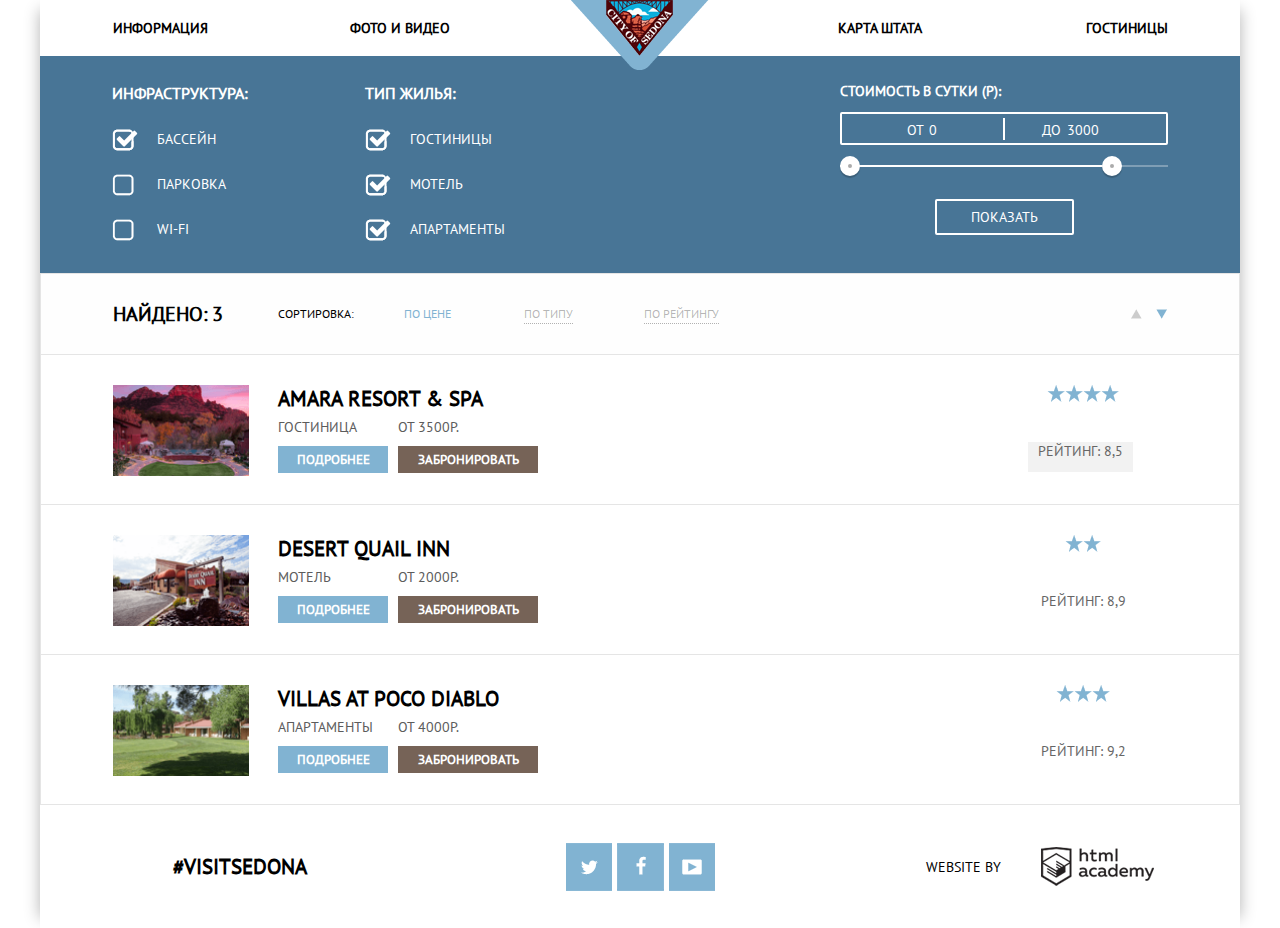
==== commit ac5c5cfc: "Закончила с формами..." ====
--- a/hotels.html
+++ b/hotels.html
@@ -14,7 +14,7 @@
             <li><a href="#">Информация</a></li>
             <li><a href="#">Фото и видео</a></li>
             <li><a href="#">Карта штата</a></li>
-            <li class="menu-active" ><a href="hotels.html">Гостиницы</a></li>
+            <li><a class="menu-active" href="hotels.html">Гостиницы</a></li>
           </ul>
         </nav>
         <div class="logo">
@@ -54,21 +54,20 @@
 				    		<label for="ch6">Апартаменты</label>
 				    	</div>
 				    </div>
-				    <div class="set-cost">
-				    	<h2>Стоимость в сутки (р):</h2>
-      				<div class="cost">
-	      				<label class="min">от <input type="text" name="min" value="0"></label>
-	        			<label class="max">до <input type="text" name="max" value="3000"></label>
+				    <div class="filter-range">
+      				<div class="filter-range-title">Стоимость в сутки (р):</div>
+      				<div class="price-controls">
+	      				<label class="min-price">от <input type="text" name="min-price" value="0"></label>
+	        			<label class="max-price">до <input type="text" name="max-price" value="3000"></label>
       				</div>
-      				<div class="cost-change">
-      					<div class="change-line">
-          				<div class="line"></div>
-          				<div class="progress"></div>
+      				<div class="range-controls">
+      					<div class="scale">
+          				<div class="bar"></div>
         				</div>
-        				<div class="sprite sprite-circle1"></div>
-        				<div class="sprite sprite-circle2"></div>
+        				<div class="range-toggle range-toggle-min"></div>
+        				<div class="range-toggle range-toggle-max"></div>
       				</div>
-      				<button class="set-btn" type="submit">Показать</button>
+      				<button class="btn-transparent" type="submit">Показать</button>
     				</div>
 					</form>
 		    </section>
--- a/css/style.css
+++ b/css/style.css
@@ -4,8 +4,8 @@
 						box-sizing: border-box;
 }
 @font-face {
-    font-family: "PTSansRegular";
-    src:url("../fonts/PTSansRegular.woff") format("woff"),
+    font-family: "PT Sans";
+    src:url("../fonts/PTSansRegular.woff") format("woff");
     font-style: normal;
     font-weight: normal;
 }
@@ -37,7 +37,7 @@
 }
 body {
 	width: 100%;
-	font-family: "PT Sans", "Arial" sans-serif;
+	font-family: "PT Sans", sans-serif;
 	padding: 0 35px;
 }
 header{
@@ -244,13 +244,21 @@
 	margin: 0 auto;
 	align-items: center;
 	box-shadow:
-		10px 0 15px -10px rgba(0, 0, 0, 0.2),
-		-10px 0 15px -10px rgba(0, 0, 0, 0.2);
+		10px 0 15px -10px rgba(0, 0, 0, 0.3),
+		-10px 0 15px -10px rgba(0, 0, 0, 0.3);
 }
 .main-nav{
 	width: 1200px;
-	height: 60px;
+	height: 55px;
 	background-color: #fff;
+}
+.menu {
+	display: flex;
+	flex-direction: row;
+	margin: 0;
+	padding: 0;
+	text-align: center;
+	background-color: #ffffff;
 }
 .main-nav ul{
 	display: flex;
@@ -262,14 +270,6 @@
 	text-align: center;
 	list-style-type: none;
 	margin-top: 0;
-}
-.menu {
-	display: flex;
-	flex-direction: row;
-	margin: 0;
-	padding: 0;
-	text-align: center;
-	background-color: #ffffff;
 }
 .menu li {
 	box-sizing: border-box;
@@ -300,8 +300,7 @@
 	color: #81b3d2;
 }
 .menu a:active {
-	opacity: 0.3;
-	color: #000000;
+	color: #b2b2b2;
 }
 .menu-active{
 	color: #766357;
@@ -324,14 +323,14 @@
 .background{
 	background-image: url(../img/background.jpg);
 	width: 1200px;
-	height: 510px;
+	height: 508px;
 }
 .on-background{
 	display: flex;
 	align-items: center;
 	justify-content: center;
 	padding-top: 75px;
-	margin-bottom: 28px;
+	margin-bottom: 24px;
 }
 .after-background{
 	display: flex;
@@ -344,10 +343,13 @@
 	text-align: center;
 	width: 550px;
 	min-height: 100px;
-	margin: 20px auto;
-	padding: 20px;
 	text-transform: uppercase;
 	line-height: 1.5;
+	padding-top: 44px;
+	padding-right: auto;
+	padding-bottom: 35px;
+	padding-left: auto;
+	margin: 0 auto;
 }
 .review h2{
 	font-size: 21px;
@@ -370,7 +372,7 @@
 	width: 400px;
 	min-height: 256px;
 	background-color: #81b3d2;
-	padding-top: 32px;
+	padding-top: 30px;
 	text-transform: uppercase;
 	line-height: 21px;
 }
@@ -451,7 +453,7 @@
 	height: 72px;
 	background-position: -212px -163px;
 }
-.choose-hotel{
+.review-choose{
 	display: flex;
 	justify-content: space-around;
 	align-items: center;
@@ -462,13 +464,13 @@
 	width: 568px;
 	margin: auto;
 }
-.choose-hotel a{
+.review-choose a{
 	display: flex;
 	text-align: center;
 	align-items: center;
 	justify-content: center;
 	width: 568px;
-	height: 85px;
+	height: 87px;
 	margin: 30px auto;
 	background-color: #766357;
 	color: #ffffff;
@@ -477,7 +479,7 @@
 	line-height: 26px;
 	text-transform: uppercase;
 }
-.choose-hotel h3{
+.review-choose h3{
 	font-size: 30px;
 	font-weight: bold;
 	line-height: 24px;
@@ -485,35 +487,213 @@
 	padding-top: 27px;
 	padding-bottom: 15px;
 }
-.choose-hotel p{
+.review-choose p{
 	padding-bottom: 33px;
 	line-height: 24px;
 	font-size: 14px;
 	color: #333333;
 	line-height: 24px;
 }
-/* Переделывать форму полностью
-.form{
-	margin: 55px;
-}
-.form-label{
-	display: flex;
-	width: 115px;
+.form-choose{
+	background-image: url(../img/map1.png);
+	height: 590px;
+	position: relative;
+}
+.choose-hotels{
+	display: none;
+	margin-bottom: 50px;
+	position: absolute;
+	top: 0;
+	left: 50%;
+}
+.choose-hotels label{
+	font-size: 21px;
+	line-height: 26px;
+	font-weight: bold;
+}
+.choose-hotels-details{
+	display: flex;
+	flex-direction: column;
+	position: absolute;
+	justify-content: space-around;
+	align-items: center;
+	left: 50%;
+	width: 568px;
+	transform: translateX(-50%);
+	background-color: #ffffff;
+}
+.search-open label {
+	margin-right: 20px;
+	padding-top: 5px;
+}
+.choose-hotels-details input{
+	vertical-align: center;
+	text-transform: uppercase;
 	font-size: 14px;
-	line-height: 41px;
-	align-items: center;
-	justify-content: center;
-}
-.form-input{
-	display: flex;
-	align-items: center;
-	justify-content: center;	
-}
-*/
-.map{
+	line-height: 32px;
+	font-weight: bold;
+}
+.date-in {
+	box-sizing: border-box;
+	display: flex;
+	overflow: hidden;
+	flex-direction: row;
 	position: relative;
-	height: 593px;
-	width: 100%;
+	max-width: 460px;
+	margin-top: 54px;
+}
+.date-in label {
+	line-height: 32px;
+	min-width: 95px;
+}
+.date-in input {
+	border: 2px solid #f2f2f2;
+	background-color: #f2f2f2;
+	width: 330px;
+	min-width: 150px;
+	max-width: 329px;
+	height: 33px;
+	padding-left: 15px;
+}
+.date-in input:hover {
+	border: 2px solid #ebebeb;
+	background-color: #ebebeb;
+}
+.date-in input:active {
+	border: 2px solid #ebebeb;
+	background-color: #ffffff;
+}
+.date-out {
+	box-sizing: border-box;
+	display: flex;
+	overflow: hidden;
+	flex-direction: row;
+	position: relative;
+	max-width: 460px;
+	margin-top: 54px;
+}
+.date-out label {
+	line-height: 32px;
+	min-width: 95px;
+}
+.date-out input {
+	border: 2px solid #f2f2f2;
+	background-color: #f2f2f2;
+	width: 330px;
+	min-width: 150px;
+	max-width: 329px;
+	height: 33px;
+	padding-left: 15px;
+}
+.date-out input:hover {
+	border: 2px solid #ebebeb;
+	background-color: #ebebeb;
+}
+.date-out input:active {
+	border: 2px solid #ebebeb;
+	background-color: #ffffff;
+}
+.sprite-icon-calendar {
+	width: 21px;
+	height: 22px;
+	background-position: -261px -91px;
+}
+.sprite-icon-calendar-down:active {
+	width: 21px;
+	height: 22px;
+	background-position: -296px -91px;
+}
+.sprite-icon-calendar-hvr:hover {
+	width: 21px;
+	height: 22px;
+	background-position: -261px -127px;
+}
+.people {
+	display: flex;
+	flex-direction: row;
+	width: 460px;
+	margin-top: 30px;
+}
+.people input {
+	text-align: center;
+	height: 32px;
+	line-height: 1;
+	padding-left: 0;
+	border: 2px solid #f2f2f2;
+}
+.people button{
+	border: none;
+	width: 38px;
+	height: 38px;
+}
+.adult {
+	display: flex;
+	flex-direction: row;
+	width: 230px;
+}
+.adult label{
+	width: 95px;
+	line-height: 32px;
+}
+.adult input{
+	width: 35px;
+}
+.children {
+	display: flex;
+	flex-direction: row;
+	width: 230px;
+}
+.children label{
+	width: 95px;
+	line-height: 32px;
+}
+.children input{
+	width: 35px;
+}
+.sprite-minus {
+	width: 12px;
+	height: 3px;
+	background-position: -89px -223px;
+}
+.sprite-minus-down:active {
+	width: 12px;
+	height: 3px;
+	background-position: -301px -223px;
+}
+.sprite-minus-hvr:hover {
+	width: 12px;
+	height: 3px;
+	background-position: -89px -240px;
+}
+.sprite-plus {
+	width: 11px;
+	height: 11px;
+	background-position: -115px -240px;
+}
+.sprite-plus-down:active {
+	width: 11px;
+	height: 11px;
+	background-position: -140px -240px;
+}
+.sprite-plus-hvr:hover {
+	width: 11px;
+	height: 11px;
+	background-position: -165px -240px;
+}
+.find-hotels {
+	color: #ffffff;
+	background-color: #81b3d2;
+	font-size: 21px;
+	line-height: 26px;
+	font-weight: bold;
+}
+.find-hotels:hover {
+	color: #ffffff;
+	background: #669ec0;
+}
+.find-hotels:active {
+	color: #88b6d1;
+	background: #5496bd;
 }
 .main-footer{
 	display: flex;
@@ -643,7 +823,7 @@
 	flex-direction: column;
 	text-transform: uppercase;
 	padding-left: 72px;
-	width: 270px;
+	width: 325px;
 	font-size: 14px;
 	line-height: 21px;
 }
@@ -714,112 +894,105 @@
 	top: 0;
 	left: 0;
 }
-.set-cost {
-  width: 325px;
+.filter-range {
+  width: 328px;
+	padding-top: 11px;
   text-transform: uppercase;
   color: #ffffff;
 }
-.set-cost h2{
-  font-size: 16px;
+.filter-range-title {
+  margin-bottom: 10px;
+  font-size: 14px;
+  font-weight: 600;
   line-height: 21px;
-  margin-bottom: 10px;
-}
-.cost{
-	width: 325px;
-	color: #ffffff;
-  text-transform: uppercase;
-}
-.cost {
+}
+.price-controls {
   position: relative;
-  height: 35px;
+  height: 33px;
   margin-bottom: 20px;
   border: 2px solid #ffffff;
   border-radius: 2px;
 	font-size: 0; 
 }
-.cost::after {
-	content: "";
+.price-controls::after {
   position: absolute;
 	top: 50%;
   left: 50%;
   width: 2px;
   height: 22px;
+  content: "";
   transform: translate(-50%, -50%);
   background: #ffffff;
 }
-.cost label {
-  display: inline;
+.price-controls label {
+  cursor: pointer;
   font-size: 14px;
-  line-height: 30px;
-  padding-right: 20px;
-  cursor: pointer;
-}
-.cost .min,
-.cost .max {
-  width: 100px;
-  padding-left: 60px;
-}
-.cost input {
+  line-height: 33px;
+}
+.price-controls .min-price,
+.price-controls .max-price {
+  width: 90px;
+  padding-left: 65px;
+}
+.price-controls input {
   width: 50px;
-  color: #ffffff;
   height: 33px;
+  margin: 0;
+  padding-bottom: 15px;
+  color: inherit;
   border: none;
   outline: none;
   background: none;
-}
-.cost-change{
-	margin-bottom: 50px;
-}
-.line {
-  position: absolute;
-  display: inline-block;
-  width: 310px;
+  font: inherit;
+}
+.range-controls {
+  position: relative;
+  margin-bottom: 32px;
+}
+.range-controls .scale {
   height: 2px;
-  background-color: #978481;
-  z-index: 1;
-}
-.progress {
-  position: absolute;
-  display: inline-block;
-  background-color: #ffffff;
-  width: 256px;
+  background: rgba(255, 255, 255, 0.3);
+}
+.range-controls .bar {
+  width: 80%;
   height: 2px;
-  z-index: 2;
-}
-.sprite-circle1 {
-	width: 20px;
-	height: 23px;
-	background-position: -159px -7px;
+  background: #ffffff;
+}
+.range-toggle {
 	position: absolute;
-  margin-top: -11px;
-  margin-left: 0px;
-  z-index: 3;
-}
-.sprite-circle2 {
-	width: 20px;
-	height: 23px;
-	background-position: -193px -7px;
-	position: absolute;
-	left: 70%;
-  margin-top: -11px;
-  z-index: 3;
-}
-.set-btn {
+  top: -9px;
+  width: 20px;
+  height: 20px;
+  cursor: pointer;
+  border: 8px solid #ffffff;
+  border-radius: 50%;
+  background: #ababab;
+  box-shadow: 0 2px 1px 0 rgba(0, 1, 1, 0.2);
+}
+.range-toggle:hover {
+  background: #1c4f80;
+}
+.range-toggle-min {
+  left: 0;
+}
+.range-toggle-max {
+  left: 80%;
+}
+.btn-transparent {
   display: block;
   margin: 0 auto;
-  text-align: center;
+  padding: 6px 34px;
   cursor: pointer;
   text-transform: uppercase;
   color: #ffffff;
+  border: 2px solid #ffffff;
+  border-radius: 2px;
+  outline: none;
+  background: transparent;
   font-size: 14px;
   line-height: 20px;
-  border: 2px solid #ffffff;
-  border-radius: 2px;
-  width: 133px;
-  height: 35px;
-  background: transparent;
-}
-.set-btn:hover {
+}
+.btn-transparent:hover {
   color: #000000;
   background: #ffffff;
 }
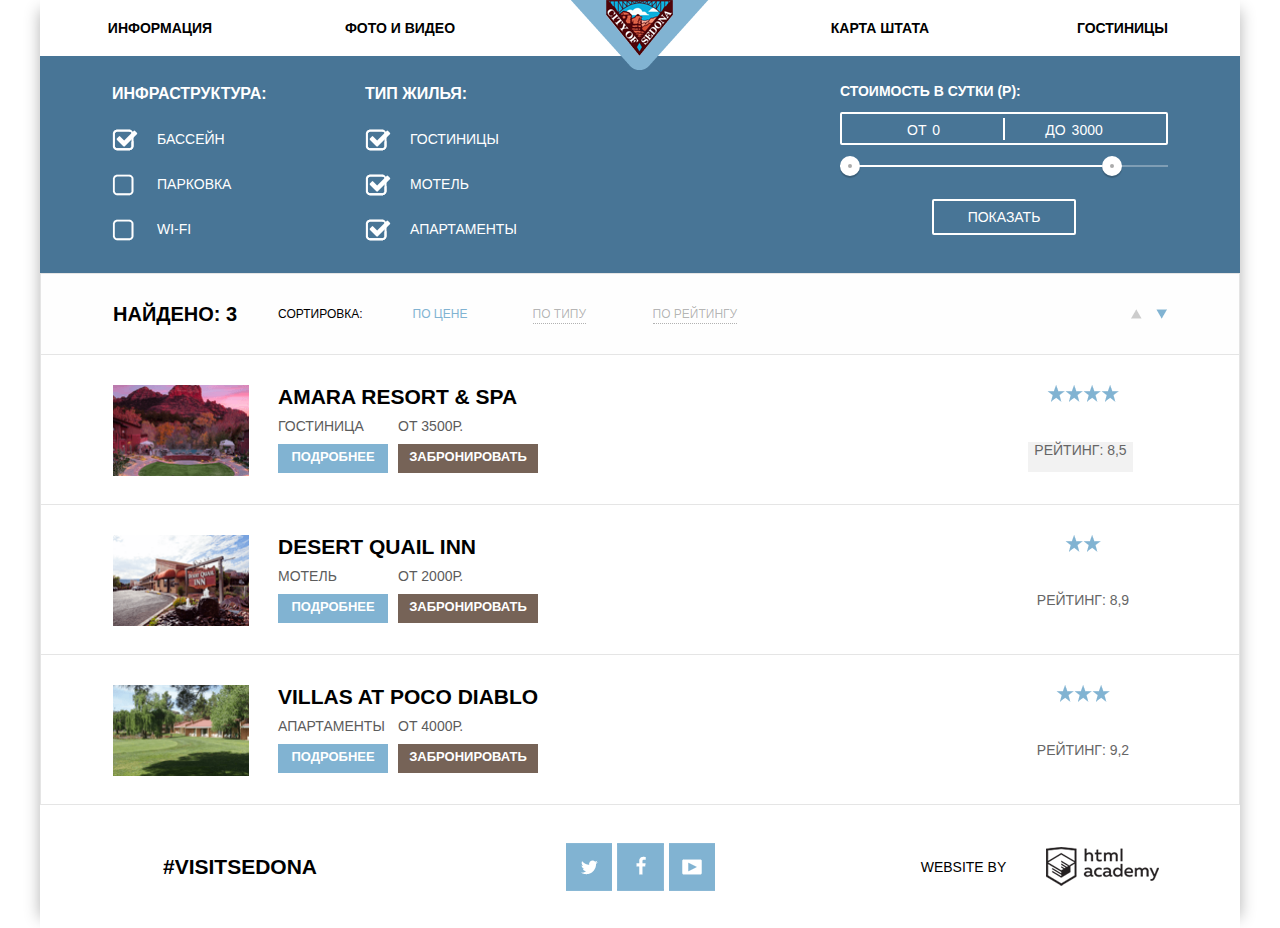
==== commit d9d1dae6: "Исправление ошибок" ====
--- a/hotels.html
+++ b/hotels.html
@@ -14,7 +14,7 @@
             <li><a href="#">Информация</a></li>
             <li><a href="#">Фото и видео</a></li>
             <li><a href="#">Карта штата</a></li>
-            <li><a class="menu-active" href="hotels.html">Гостиницы</a></li>
+            <li class="menu-active"><a href="hotels.html">Гостиницы</a></li>
           </ul>
         </nav>
         <div class="logo">
@@ -27,7 +27,7 @@
 						<div class="infra">
 				    	<h2>Инфраструктура:</h2>
 				    	<div class="set-form">
-				    		<input type="checkbox" id="ch1"name="pool" checked>
+				    		<input type="checkbox" id="ch1" name="pool" checked>
 				    		<label for="ch1">Бассейн</label>
 				    	</div>
 				    	<div class="set-form">
@@ -94,7 +94,7 @@
 			    		<img src="img/hotel1.jpg" width="136" height="90" alt="Гостиница">
 			    	</div>
 			    	<div class="catalog">
-			    		<h1><a href="#" class="name">Amara resort &amp spa</a></h1>
+			    		<h1><a href="#" class="name">Amara resort &amp; spa</a></h1>
 			    		<div class="catalog-item-hotel">
 			    			<span>Гостиница</span>
 					    		<a href="#">Подробнее</a>
--- a/css/style.css
+++ b/css/style.css
@@ -18,7 +18,6 @@
 }
 h2 {
 	color: #000000;
-
 	font-size: 16px;
 	font-weight: bold;
 	line-height: 21px;
@@ -37,8 +36,7 @@
 }
 body {
 	width: 100%;
-	font-family: "PT Sans", sans-serif;
-	padding: 0 35px;
+	font-family: "PT Sans", "Arial" sans-serif;
 }
 header{
 	position: relative;
@@ -302,13 +300,13 @@
 .menu a:active {
 	color: #b2b2b2;
 }
-.menu-active{
+ul .menu-active{
 	color: #766357;
 }
-.menu-active:hover {
+ul .menu-active:hover {
 	color: #604e43;
 }
-.menu-active:active {
+ul .menu-active:active {
 	color: #766357;
 }
 .logo{
@@ -321,6 +319,7 @@
 	font-size: 0;
 }
 .background{
+	background: #4277a3;
 	background-image: url(../img/background.jpg);
 	width: 1200px;
 	height: 508px;
@@ -462,22 +461,8 @@
 	text-transform: uppercase;
 	text-align: center;
 	width: 568px;
+	height: 290px;
 	margin: auto;
-}
-.review-choose a{
-	display: flex;
-	text-align: center;
-	align-items: center;
-	justify-content: center;
-	width: 568px;
-	height: 87px;
-	margin: 30px auto;
-	background-color: #766357;
-	color: #ffffff;
-	font-size: 21px;
-	font-weight: bold;
-	line-height: 26px;
-	text-transform: uppercase;
 }
 .review-choose h3{
 	font-size: 30px;
@@ -494,10 +479,29 @@
 	color: #333333;
 	line-height: 24px;
 }
+.search a{
+	display: flex;
+	text-align: center;
+	align-items: center;
+	justify-content: center;
+	width: 568px;
+	height: 87px;
+	margin-top: 35px;
+	margin-bottom: 0;
+	background-color: #766357;
+	color: #ffffff;
+	font-size: 21px;
+	font-weight: bold;
+	line-height: 26px;
+	text-transform: uppercase;
+}
 .form-choose{
-	background-image: url(../img/map1.png);
-	height: 590px;
 	position: relative;
+	height: 595px;
+}
+.form-choose iframe{
+	width: 1200px;
+	height: 595px;
 }
 .choose-hotels{
 	display: none;
@@ -511,6 +515,13 @@
 	line-height: 26px;
 	font-weight: bold;
 }
+.choose-hotels-wow{
+	display:block;
+	-webkit-animation-name: search-open-move;
+	animation-name: search-open-move;
+	-webkit-animation-duration: 0.9s;
+	animation-duration: 0.9s;
+}
 .choose-hotels-details{
 	display: flex;
 	flex-direction: column;
@@ -521,15 +532,14 @@
 	width: 568px;
 	transform: translateX(-50%);
 	background-color: #ffffff;
-}
-.search-open label {
+	font-family: "PT Sans", "Arial" sans-serif;
+}
+.form-choose label {
 	margin-right: 20px;
 	padding-top: 5px;
 }
 .choose-hotels-details input{
 	vertical-align: center;
-	text-transform: uppercase;
-	font-size: 14px;
 	line-height: 32px;
 	font-weight: bold;
 }
@@ -545,6 +555,10 @@
 .date-in label {
 	line-height: 32px;
 	min-width: 95px;
+	font-size: 14px;
+	font-weight: bold;
+	font-family: "PT Sans", "Arial" sans-serif;
+	text-transform: uppercase;
 }
 .date-in input {
 	border: 2px solid #f2f2f2;
@@ -575,6 +589,10 @@
 .date-out label {
 	line-height: 32px;
 	min-width: 95px;
+	font-size: 14px;
+	font-weight: bold;
+	font-family: "PT Sans", "Arial" sans-serif;
+	text-transform: uppercase;
 }
 .date-out input {
 	border: 2px solid #f2f2f2;
@@ -625,6 +643,10 @@
 	border: none;
 	width: 38px;
 	height: 38px;
+	color: #a9a9a9;
+	border: none;
+	outline:none;
+	background-color: #f2f2f2;
 }
 .adult {
 	display: flex;
@@ -632,11 +654,18 @@
 	width: 230px;
 }
 .adult label{
+	margin:0;
 	width: 95px;
 	line-height: 32px;
+	font-size: 14px;
+	font-weight: bold;
+	font-family: "PT Sans", "Arial" sans-serif;
+	text-transform: uppercase;
 }
 .adult input{
-	width: 35px;
+	width: 34px;
+	height: 38px;
+	background: #f2f2f2;
 }
 .children {
 	display: flex;
@@ -644,41 +673,46 @@
 	width: 230px;
 }
 .children label{
+	margin:0;
 	width: 95px;
 	line-height: 32px;
+	font-size: 14px;
+	font-weight: bold;
+	font-family: "PT Sans", "Arial" sans-serif;
+	text-transform: uppercase;
 }
 .children input{
-	width: 35px;
-}
-.sprite-minus {
-	width: 12px;
-	height: 3px;
-	background-position: -89px -223px;
-}
-.sprite-minus-down:active {
-	width: 12px;
-	height: 3px;
-	background-position: -301px -223px;
-}
-.sprite-minus-hvr:hover {
-	width: 12px;
-	height: 3px;
-	background-position: -89px -240px;
-}
-.sprite-plus {
-	width: 11px;
-	height: 11px;
-	background-position: -115px -240px;
-}
-.sprite-plus-down:active {
-	width: 11px;
-	height: 11px;
-	background-position: -140px -240px;
-}
-.sprite-plus-hvr:hover {
-	width: 11px;
-	height: 11px;
-	background-position: -165px -240px;
+	width: 34px;
+	height: 38px;
+	background: #f2f2f2;
+}
+.minus {
+	font-size: 24px;
+	font-weight: bold;
+}
+.minus:hover {
+	font-size: 24px;
+	font-weight: bold;
+	color: #000000;
+}
+.minus:active {
+	font-size: 24px;
+	font-weight: bold;
+	color: #81b3d2;
+}
+.plus {
+	font-size: 24px;
+	font-weight: bold;
+}
+.plus:hover {
+	font-size: 24px;
+	font-weight: bold;
+	color: #000000;
+}
+.plus:active {
+	font-size: 24px;
+	font-weight: bold;
+	color: #81b3d2;
 }
 .find-hotels {
 	color: #ffffff;
@@ -686,6 +720,11 @@
 	font-size: 21px;
 	line-height: 26px;
 	font-weight: bold;
+	width: 460px;
+	height: 58px;
+	margin-top: 53px;
+	margin-bottom: 55px;
+	text-transform: uppercase;
 }
 .find-hotels:hover {
 	color: #ffffff;
@@ -804,7 +843,7 @@
 .form-filter {
 	display: flex;
 	color: #ffffff;
-	background-color: #487596;
+	background: #487596;
 	background-image: url(../img/background2.jpg);
 	padding-top: 15px;
 	padding-bottom: 9px;
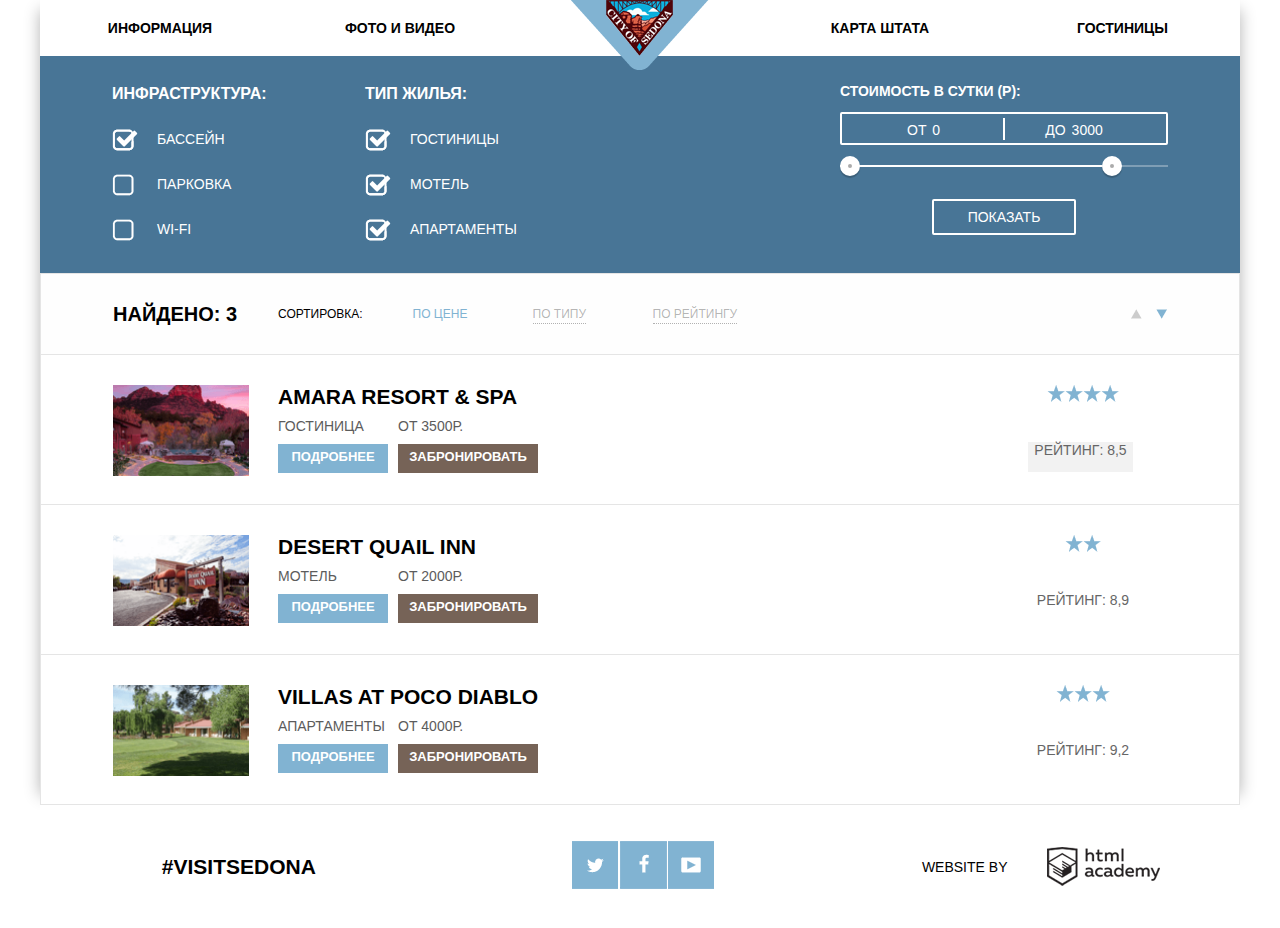
==== commit 541cbe99: "Работа над ошибками" ====
--- a/hotels.html
+++ b/hotels.html
@@ -169,13 +169,13 @@
   				<a href="https://www.instagram.com/explore/tags/visitsedona/" target="blank">#visitsedona</a>
   			</div>
   			<div class="footer-social">
-         	<a class="sprite sprite-sprite-tw sprite-sprite-tw-down sprite-sprite-tw-hvr" href="https://twitter.com/sedonaaz" target="blank">twitter</a>
-       		<a class="sprite sprite-sprite-fb sprite-sprite-fb-down sprite-sprite-fb-hvr" href="https://www.facebook.com/VisitSedona/" target="blank">facebook</a>
-       		<a class="sprite sprite-sprite-yt sprite-sprite-yt-down sprite-sprite-yt-hvr" href="https://www.youtube.com/watch?v=aFddiHCWtM0" target="blank">youtube</a>
-      	</div>
+       		<a class="social-btn" href="https://twitter.com/sedonaaz" target="blank"> <span class="sprite sprite-sprite-tw sprite-sprite-tw-hvr sprite-sprite-tw-down">twitter </span></a>
+       		<a class="social-btn" href="https://www.facebook.com/VisitSedona/" target="blank"> <span class="sprite sprite-sprite-fb sprite-sprite-fb-hvr sprite-sprite-fb-down">facebook </span></a>
+       		<a class="social-btn" href="https://www.youtube.com/watch?v=aFddiHCWtM0" target="blank"><span class="sprite sprite-sprite-yt sprite-sprite-yt-hvr sprite-sprite-yt-down">youtube </span></a>
+    		</div>
         <div class="footer-copyright">
         	<a href="https://htmlacademy.ru" target="blank">WEBSITE BY </a>
-          <span class="sprite sprite-ha sprite-ha-down sprite-ha-hvr" >HTML ACADEMY</span>
+          <span class="sprite sprite-ha sprite-ha-hvr sprite-ha-down" >HTML ACADEMY</span>
         </div>
 	    </footer>
 	  </wrapper>
--- a/css/style.css
+++ b/css/style.css
@@ -532,7 +532,7 @@
 	width: 568px;
 	transform: translateX(-50%);
 	background-color: #ffffff;
-	font-family: "PT Sans", "Arial" sans-serif;
+	font-family: "PT Sans", sans-serif;
 }
 .form-choose label {
 	margin-right: 20px;
@@ -557,7 +557,7 @@
 	min-width: 95px;
 	font-size: 14px;
 	font-weight: bold;
-	font-family: "PT Sans", "Arial" sans-serif;
+	font-family: "PT Sans", sans-serif;
 	text-transform: uppercase;
 }
 .date-in input {
@@ -591,7 +591,7 @@
 	min-width: 95px;
 	font-size: 14px;
 	font-weight: bold;
-	font-family: "PT Sans", "Arial" sans-serif;
+	font-family: "PT Sans", sans-serif;
 	text-transform: uppercase;
 }
 .date-out input {
@@ -736,11 +736,19 @@
 }
 .main-footer{
 	display: flex;
+	flex-direction: row;
 	justify-content: center;
 	align-items: center;
+	justify-content: space-around;
 	text-transform: uppercase;
 	width: 1200px;
 	height: 123px;
+	background-color: #ffffff;
+	position: absolute;
+}
+.first{
+		margin-top: -123px;
+		position: absolute;
 }
 .footer-visit{
 	display: flex;
@@ -785,30 +793,35 @@
 	background-position: -7px -147px;
 }
 .footer-social{
-	display: flex;
-	justify-content: center;
-	align-items: center;
 	width: 400px;
-	margin: 0 auto;
+	margin-left: 7px;
+	padding-bottom: 3px;
+	text-align: center;
 	font-size: 0;
+}
+.social-btn{
+	position: relative;
+	display: inline-block;
+	width: 46px;
+	height: 48px;
+	margin-right: 2px;
+	text-align: center;
+	vertical-align: top;
 }
 .sprite-sprite-fb {
 	width: 47px;
 	height: 48px;
 	background-position: -190px -249px;
-	margin: 5px;
 }
 .sprite-sprite-fb-down:active {
 	width: 47px;
 	height: 48px;
 	background-position: -251px -249px;
-	margin: 5px;
 }
 .sprite-sprite-fb-hvr:hover {
 	width: 47px;
 	height: 48px;
 	background-position: -333px -7px;
-	margin: 5px;
 }
 .sprite-sprite-tw {
 	width: 46px;
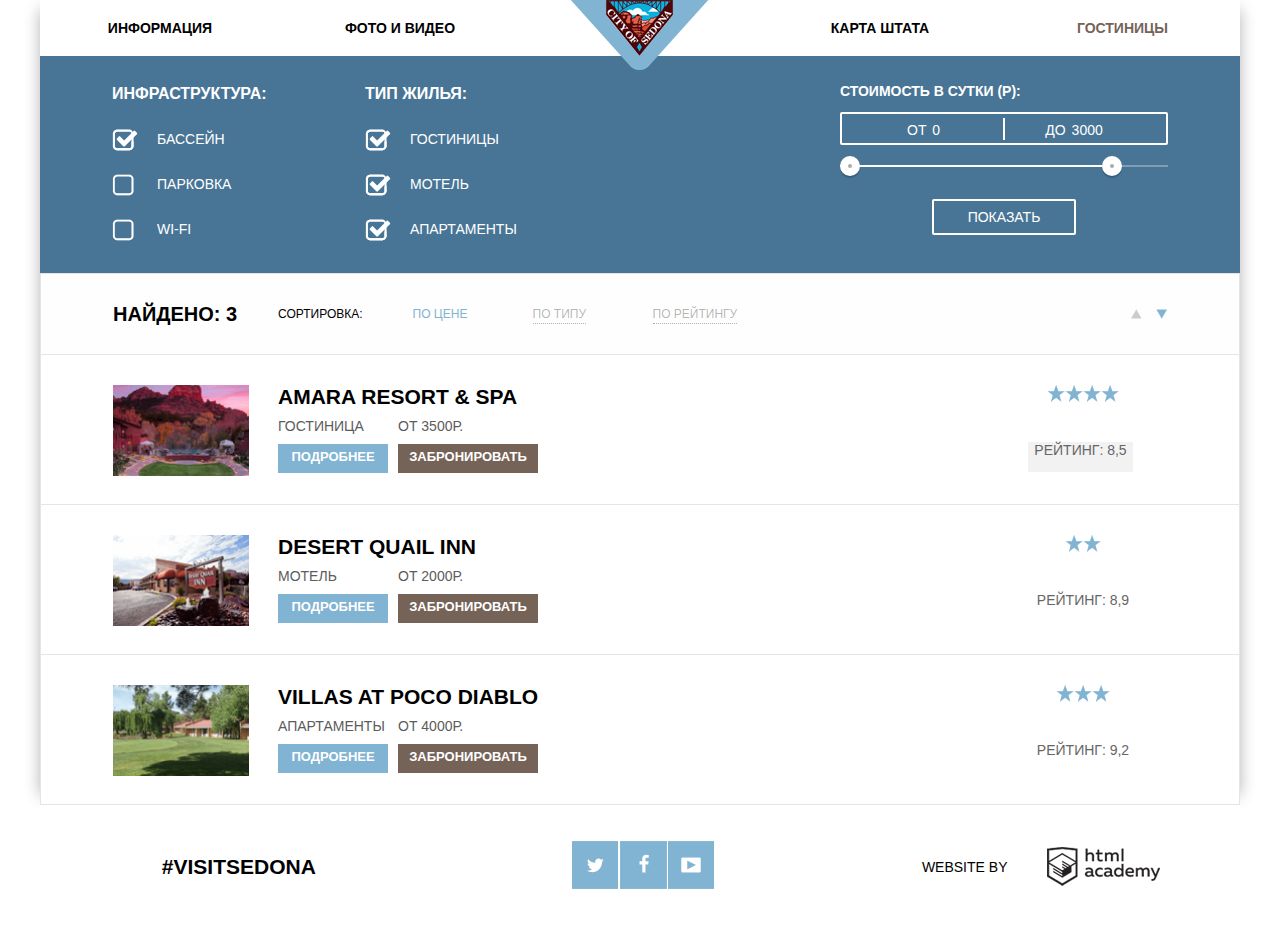
==== commit a35c55fe: "Работа над ошибками 2" ====
--- a/hotels.html
+++ b/hotels.html
@@ -169,13 +169,13 @@
   				<a href="https://www.instagram.com/explore/tags/visitsedona/" target="blank">#visitsedona</a>
   			</div>
   			<div class="footer-social">
-       		<a class="social-btn" href="https://twitter.com/sedonaaz" target="blank"> <span class="sprite sprite-sprite-tw sprite-sprite-tw-hvr sprite-sprite-tw-down">twitter </span></a>
-       		<a class="social-btn" href="https://www.facebook.com/VisitSedona/" target="blank"> <span class="sprite sprite-sprite-fb sprite-sprite-fb-hvr sprite-sprite-fb-down">facebook </span></a>
-       		<a class="social-btn" href="https://www.youtube.com/watch?v=aFddiHCWtM0" target="blank"><span class="sprite sprite-sprite-yt sprite-sprite-yt-hvr sprite-sprite-yt-down">youtube </span></a>
+       		<a class="social-btn" href="https://twitter.com/sedonaaz" target="blank"> <span class="sprite sprite-sprite-tw">twitter </span></a>
+       		<a class="social-btn" href="https://www.facebook.com/VisitSedona/" target="blank"> <span class="sprite sprite-sprite-fb">facebook </span></a>
+       		<a class="social-btn" href="https://www.youtube.com/watch?v=aFddiHCWtM0" target="blank"><span class="sprite sprite-sprite-yt">youtube </span></a>
     		</div>
         <div class="footer-copyright">
         	<a href="https://htmlacademy.ru" target="blank">WEBSITE BY </a>
-          <span class="sprite sprite-ha sprite-ha-hvr sprite-ha-down" >HTML ACADEMY</span>
+          <span class="sprite sprite-ha" >HTML ACADEMY</span>
         </div>
 	    </footer>
 	  </wrapper>
--- a/css/style.css
+++ b/css/style.css
@@ -300,13 +300,13 @@
 .menu a:active {
 	color: #b2b2b2;
 }
-ul .menu-active{
+.menu-active a{
 	color: #766357;
 }
-ul .menu-active:hover {
+.menu-active a:hover {
 	color: #604e43;
 }
-ul .menu-active:active {
+.menu-active a:active {
 	color: #766357;
 }
 .logo{
@@ -612,16 +612,25 @@
 	background-color: #ffffff;
 }
 .sprite-icon-calendar {
+	position: absolute;
+	top: 6px;
+	right: 6px;
 	width: 21px;
 	height: 22px;
 	background-position: -261px -91px;
 }
-.sprite-icon-calendar-down:active {
+.sprite-icon-calendar:active {
+	position: absolute;
+	top: 6px;
+	right: 6px;
 	width: 21px;
 	height: 22px;
 	background-position: -296px -91px;
 }
-.sprite-icon-calendar-hvr:hover {
+.sprite-icon-calendar:hover {
+	position: absolute;
+	top: 6px;
+	right: 6px;
 	width: 21px;
 	height: 22px;
 	background-position: -261px -127px;
@@ -782,12 +791,12 @@
 	height: 39px;
 	background-position: -7px -94px;
 }
-.sprite-ha-down:active {
+.sprite-ha:active {
 	width: 113px;
 	height: 39px;
 	background-position: -134px -94px;
 }
-.sprite-ha-hvr:hover {
+.sprite-ha:hover {
 	width: 113px;
 	height: 39px;
 	background-position: -7px -147px;
@@ -813,12 +822,12 @@
 	height: 48px;
 	background-position: -190px -249px;
 }
-.sprite-sprite-fb-down:active {
+.sprite-sprite-fb:active {
 	width: 47px;
 	height: 48px;
 	background-position: -251px -249px;
 }
-.sprite-sprite-fb-hvr:hover {
+.sprite-sprite-fb:hover {
 	width: 47px;
 	height: 48px;
 	background-position: -333px -7px;
@@ -828,12 +837,12 @@
 	height: 48px;
 	background-position: -333px -69px;
 }
-.sprite-sprite-tw-down:active {
+.sprite-sprite-tw:active {
 	width: 46px;
 	height: 48px;
 	background-position: -326px -131px;
 }
-.sprite-sprite-tw-hvr:hover {
+.sprite-sprite-tw:hover {
 	width: 46px;
 	height: 48px;
 	background-position: -327px -193px;
@@ -843,12 +852,12 @@
 	height: 48px;
 	background-position: -7px -255px;
 }
-.sprite-sprite-yt-down:active {
+.sprite-sprite-yt:active {
 	width: 46px;
 	height: 48px;
 	background-position: -312px -255px;
 }
-.sprite-sprite-yt-hvr:hover {
+.sprite-sprite-yt:hover {
 	width: 46px;
 	height: 48px;
 	background-position: -7px -317px;
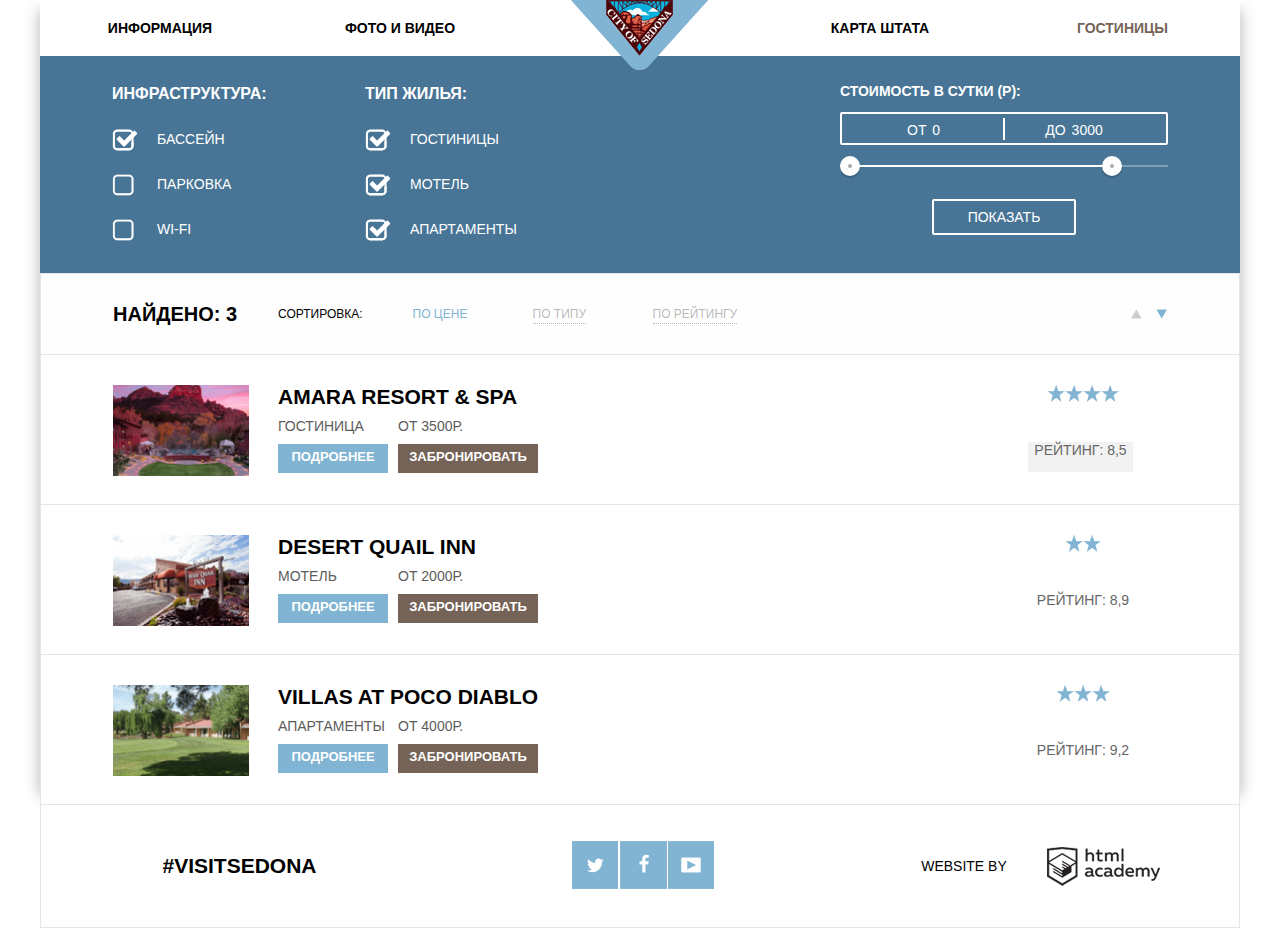
==== commit 5618d832: "Работа над ошибками 4" ====
--- a/hotels.html
+++ b/hotels.html
@@ -7,7 +7,7 @@
 			<link rel="stylesheet" href="css/style.css">
 	</head>
 	<body>
-	  <wrapper>
+	  <wrapper class="container">
 	    <header class="main-header">
         <nav class="main-nav ">
           <ul class="menu">
--- a/css/style.css
+++ b/css/style.css
@@ -241,6 +241,8 @@
 	width: 1200px;
 	margin: 0 auto;
 	align-items: center;
+}
+.container{
 	box-shadow:
 		10px 0 15px -10px rgba(0, 0, 0, 0.3),
 		-10px 0 15px -10px rgba(0, 0, 0, 0.3);
@@ -371,7 +373,7 @@
 	width: 400px;
 	min-height: 256px;
 	background-color: #81b3d2;
-	padding-top: 30px;
+	padding-top: 25px;
 	text-transform: uppercase;
 	line-height: 21px;
 }
@@ -429,12 +431,14 @@
 .promo-item h2{
 	font-size: 21px;
 	line-height: 1;
-	padding-top: 15px; 
 }
 .promo-item p{
 	font-weight: normal;
 	font-size: 14px;
 	color: #333333;
+	margin-top: 10px;
+}
+.promo-up p{
 	margin-top: 5px;
 }
 .sprite-icon-burger {
@@ -486,7 +490,7 @@
 	justify-content: center;
 	width: 568px;
 	height: 87px;
-	margin-top: 35px;
+	margin-top: 25px;
 	margin-bottom: 0;
 	background-color: #766357;
 	color: #ffffff;
@@ -568,6 +572,7 @@
 	max-width: 329px;
 	height: 33px;
 	padding-left: 15px;
+	margin-top: 4px;
 }
 .date-in input:hover {
 	border: 2px solid #ebebeb;
@@ -584,7 +589,7 @@
 	flex-direction: row;
 	position: relative;
 	max-width: 460px;
-	margin-top: 54px;
+	margin-top: 30px;
 }
 .date-out label {
 	line-height: 32px;
@@ -602,6 +607,7 @@
 	max-width: 329px;
 	height: 33px;
 	padding-left: 15px;
+	margin-top: 4px;
 }
 .date-out input:hover {
 	border: 2px solid #ebebeb;
@@ -661,10 +667,12 @@
 	display: flex;
 	flex-direction: row;
 	width: 230px;
+	padding-right: 15px;
+	text-align: left;
 }
 .adult label{
 	margin:0;
-	width: 95px;
+	width: 110px;
 	line-height: 32px;
 	font-size: 14px;
 	font-weight: bold;
@@ -675,15 +683,17 @@
 	width: 34px;
 	height: 38px;
 	background: #f2f2f2;
+	margin-top: 3px;
 }
 .children {
 	display: flex;
 	flex-direction: row;
 	width: 230px;
+	text-align: center;
 }
 .children label{
 	margin:0;
-	width: 95px;
+	width: 110px;
 	line-height: 32px;
 	font-size: 14px;
 	font-weight: bold;
@@ -694,31 +704,38 @@
 	width: 34px;
 	height: 38px;
 	background: #f2f2f2;
+	margin-top: 3px;
 }
 .minus {
+	margin-top: 3px;
 	font-size: 24px;
 	font-weight: bold;
 }
 .minus:hover {
+	margin-top: 3px;
 	font-size: 24px;
 	font-weight: bold;
 	color: #000000;
 }
 .minus:active {
+	margin-top: 3px;
 	font-size: 24px;
 	font-weight: bold;
 	color: #81b3d2;
 }
 .plus {
+	margin-top: 3px;
 	font-size: 24px;
 	font-weight: bold;
 }
 .plus:hover {
+	margin-top: 3px;
 	font-size: 24px;
 	font-weight: bold;
 	color: #000000;
 }
 .plus:active {
+	margin-top: 3px;
 	font-size: 24px;
 	font-weight: bold;
 	color: #81b3d2;
@@ -754,6 +771,8 @@
 	height: 123px;
 	background-color: #ffffff;
 	position: absolute;
+	border: 1px #e5e5e5 solid;
+	border-top: #fff;
 }
 .first{
 		margin-top: -123px;
